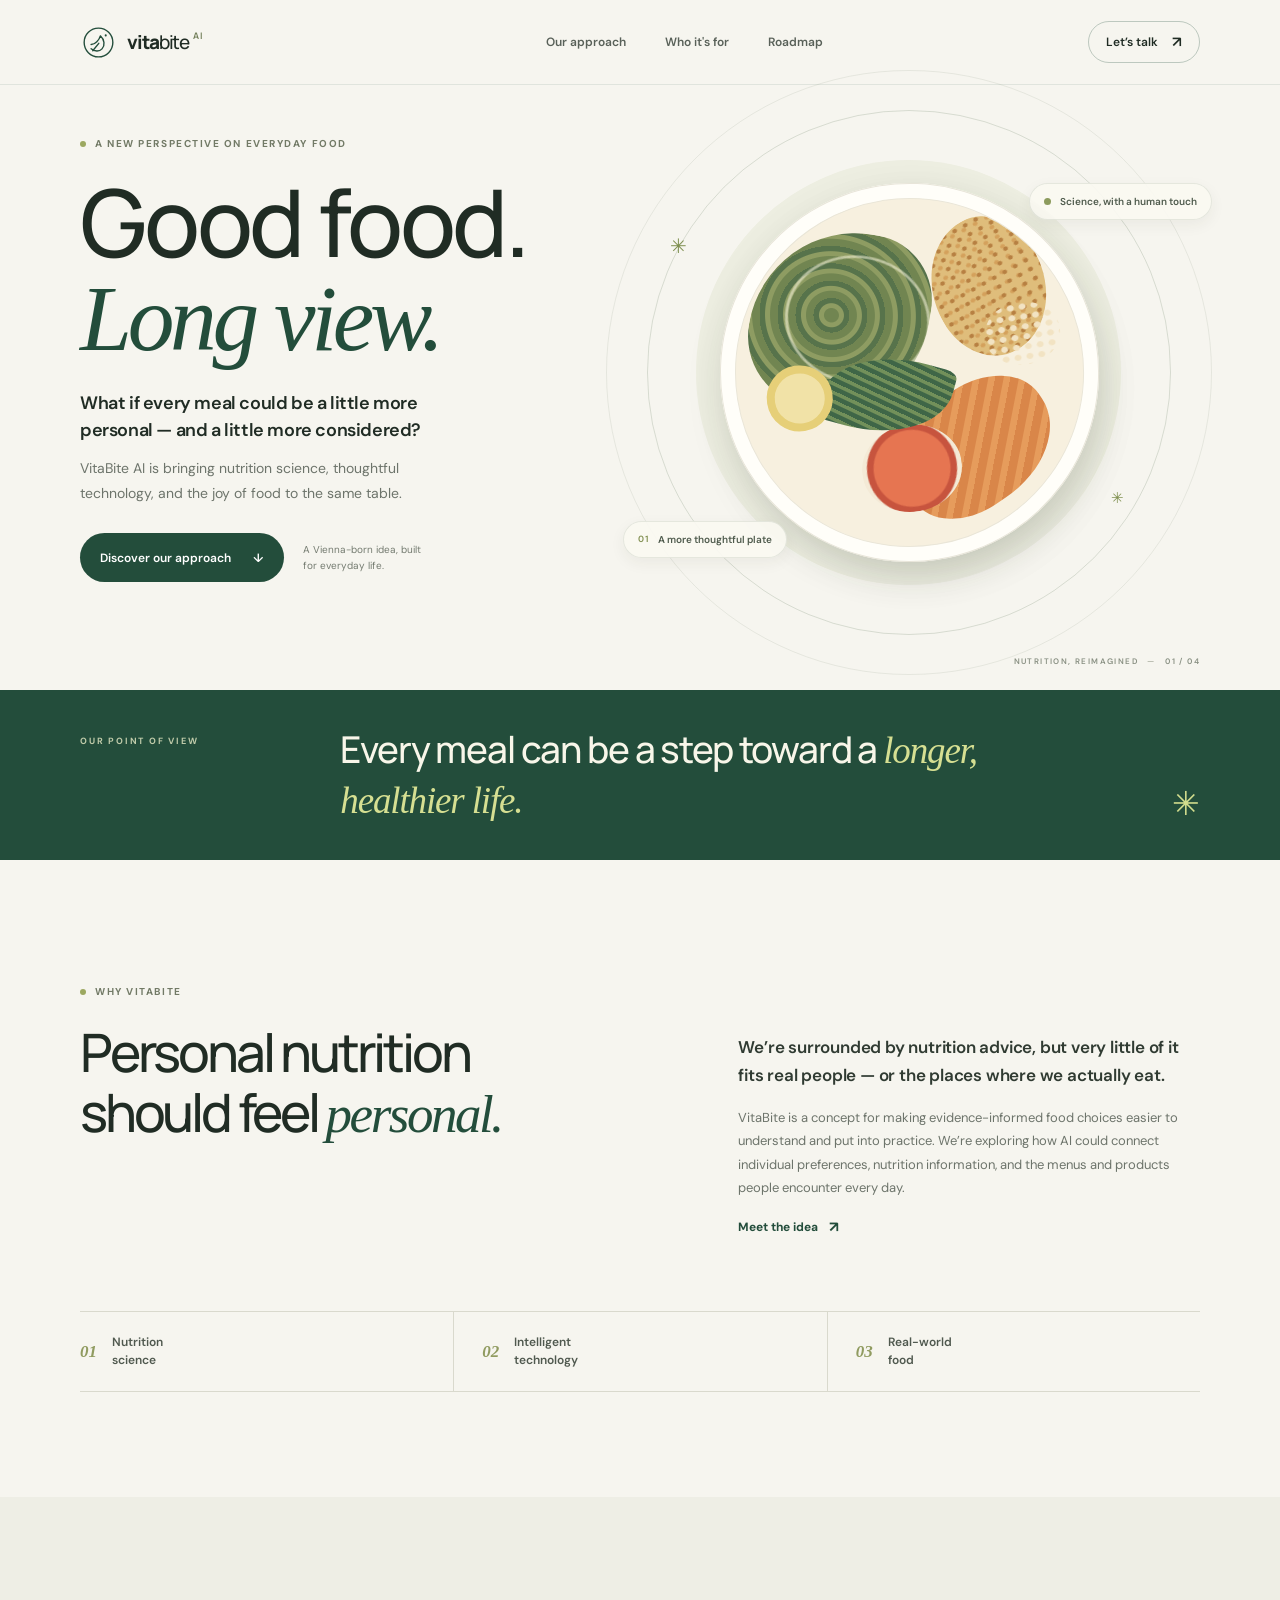
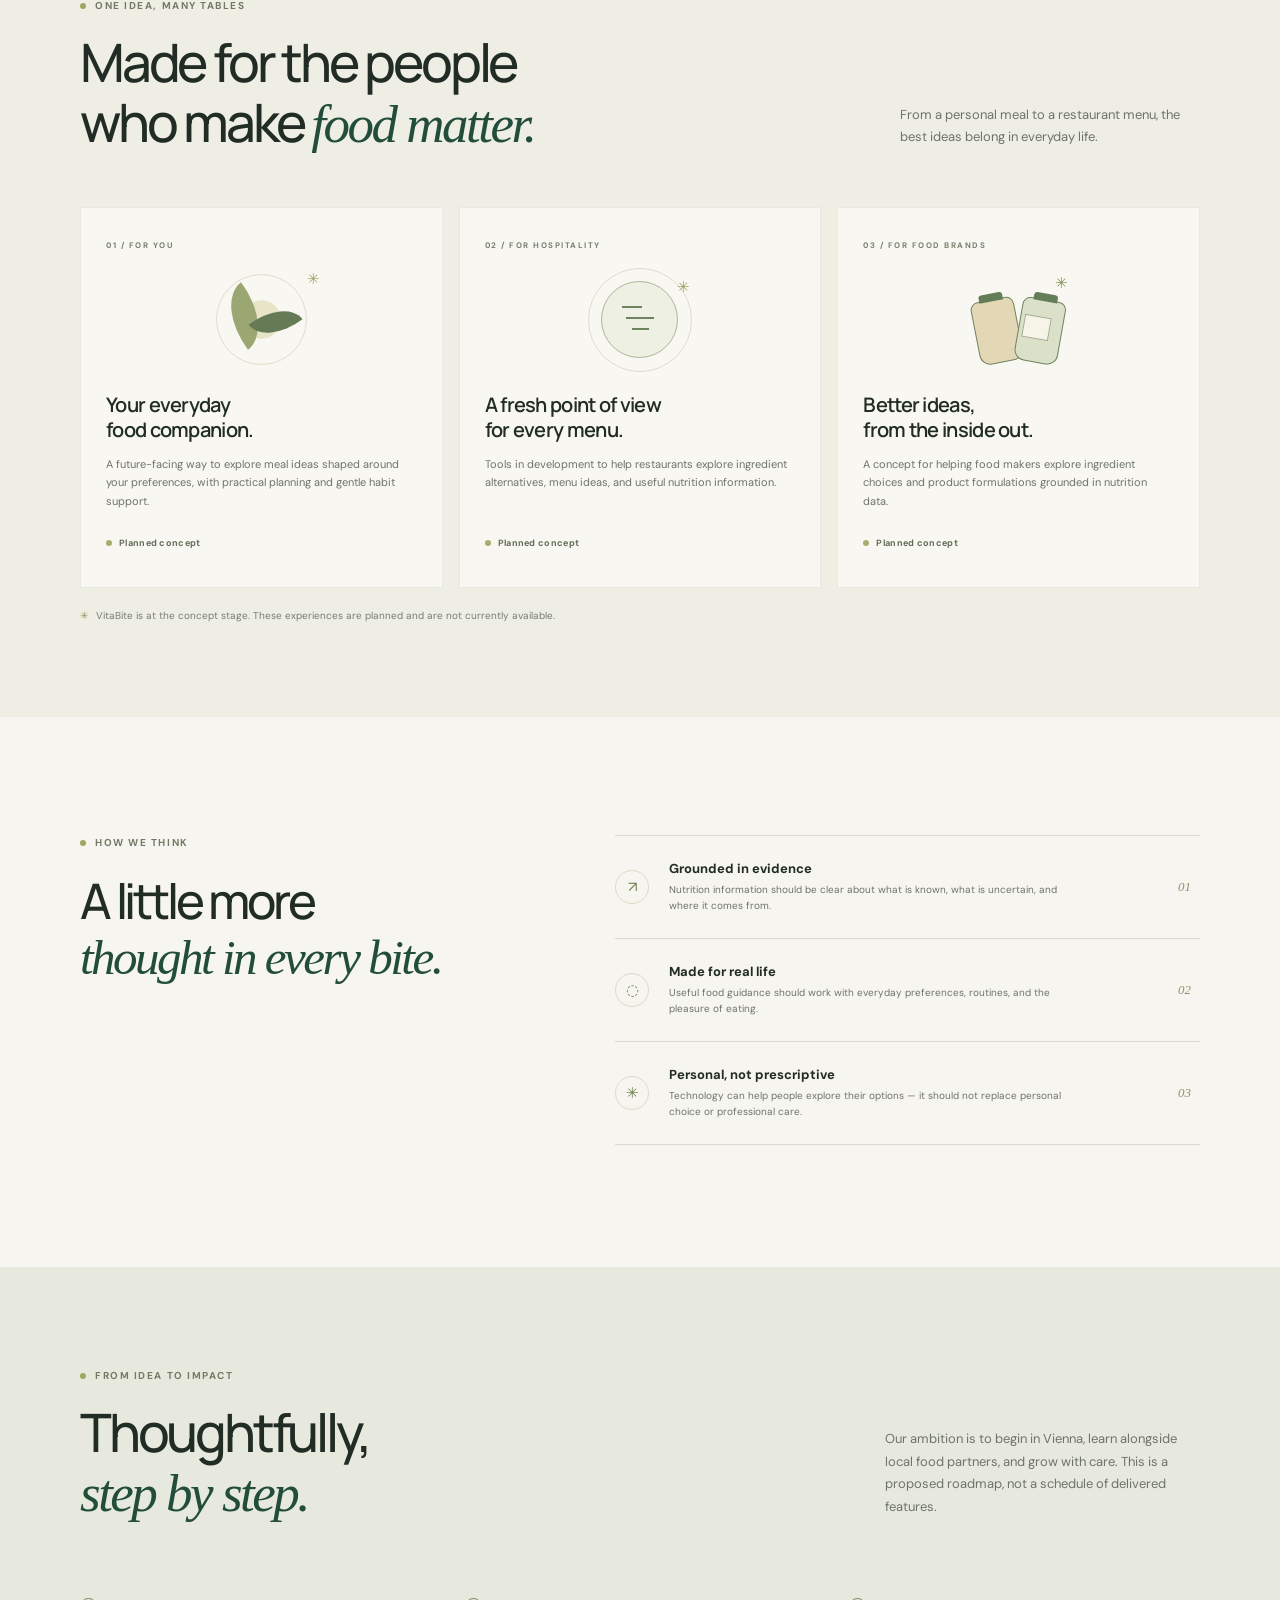
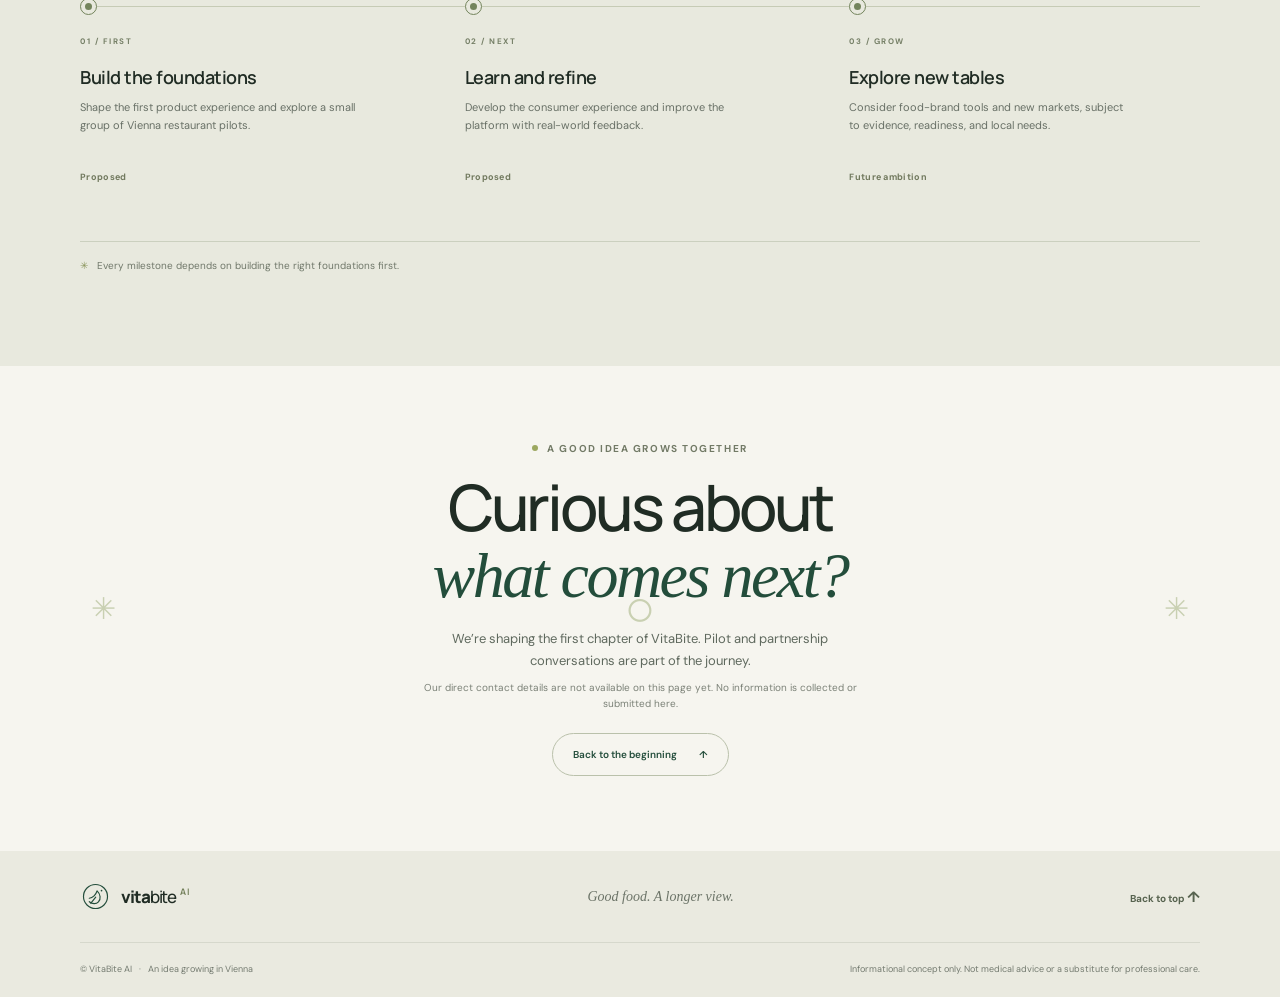
==== public/index.html @ 40fd1e1d "Build VitaBite project website Add the responsive static website, project implementation plans, and " ====
<!doctype html>
<html lang="en">
  <head>
    <meta charset="utf-8">
    <meta name="viewport" content="width=device-width, initial-scale=1">
    <meta name="theme-color" content="#f6f5ef">
    <meta
      name="description"
      content="VitaBite AI is exploring a more thoughtful connection between longevity science, nutrition, and the food we love."
    >
    <title>VitaBite AI — Good food, considered differently</title>
    <link rel="icon" href="./favicon.svg" type="image/svg+xml">
    <link rel="stylesheet" href="./styles.css">
  </head>
  <body>
    <a class="skip-link" href="#main">Skip to content</a>
    <header class="site-header">
      <div class="shell header-inner">
        <a class="brand" href="#top" aria-label="VitaBite AI home">
          <span class="brand-mark" aria-hidden="true">
            <svg viewBox="0 0 40 40" fill="none">
              <path d="M20 4.5c8.56 0 15.5 6.94 15.5 15.5S28.56 35.5 20 35.5 4.5 28.56 4.5 20 11.44 4.5 20 4.5Z" stroke="currentColor" stroke-width="1.5"/>
              <path d="M12 22.2c4.5-.3 8.7-4.7 10-9.4 4.5 4.2 5.3 10.2 1.8 14.1-2.9 3.2-8.1 3-11.8-.2m8.3-5.8-6.5 8" stroke="currentColor" stroke-width="1.5" stroke-linecap="round" stroke-linejoin="round"/>
              <circle cx="27.8" cy="12.3" r="1.1" fill="currentColor"/>
            </svg>
          </span>
          <span class="brand-name">vita<span>bite</span><small>AI</small></span>
        </a>
        <nav class="primary-nav" aria-label="Main navigation">
          <a href="#approach">Our approach</a>
          <a href="#for">Who it's for</a>
          <a href="#roadmap">Roadmap</a>
        </nav>
        <a class="header-cta" href="#contact">Let’s talk <span aria-hidden="true">↗</span></a>
      </div>
    </header>

    <main id="main">
      <section class="hero shell" id="top" aria-labelledby="hero-title">
        <div class="hero-copy">
          <p class="eyebrow"><span class="eyebrow-dot"></span> A new perspective on everyday food</p>
          <h1 id="hero-title">Good food.<br><em>Long view.</em></h1>
          <p class="hero-lede">What if every meal could be a little more personal — and a little more considered?</p>
          <p class="hero-description">VitaBite AI is bringing nutrition science, thoughtful technology, and the joy of food to the same table.</p>
          <div class="hero-actions">
            <a class="button button-dark" href="#approach">Discover our approach <span aria-hidden="true">↓</span></a>
            <span class="hero-note">A Vienna-born idea, built for everyday life.</span>
          </div>
        </div>
        <div class="hero-art" role="img" aria-label="Illustration of a colorful, balanced meal surrounded by fresh ingredients">
          <div class="art-orbit orbit-one"></div>
          <div class="art-orbit orbit-two"></div>
          <div class="art-caption caption-top"><span class="caption-dot dot-green"></span> Science, with a human touch</div>
          <div class="plate-shadow"></div>
          <div class="plate">
            <div class="plate-rim">
              <div class="food food-greens"></div>
              <div class="food food-grain"></div>
              <div class="food food-orange"></div>
              <div class="food food-tomato"></div>
              <div class="food food-herbs"></div>
              <div class="food food-seeds"></div>
              <div class="food food-lemon"></div>
            </div>
          </div>
          <div class="art-spark spark-one">✳</div>
          <div class="art-spark spark-two">✳</div>
          <div class="art-caption caption-bottom"><span class="caption-number">01</span> A more thoughtful plate</div>
        </div>
        <div class="hero-index" aria-hidden="true">NUTRITION, REIMAGINED <span>—</span> 01 / 04</div>
      </section>

      <section class="manifesto" aria-label="Our vision">
        <div class="shell manifesto-inner">
          <span class="manifesto-label">Our point of view</span>
          <p>Every meal can be a step toward a <em>longer, healthier life.</em></p>
          <span class="manifesto-flower" aria-hidden="true">✳</span>
        </div>
      </section>

      <section class="section approach-section shell" id="approach" aria-labelledby="approach-title">
        <div class="section-heading">
          <p class="eyebrow"><span class="eyebrow-dot"></span> Why VitaBite</p>
          <h2 id="approach-title">Personal nutrition<br>should feel <em>personal.</em></h2>
        </div>
        <div class="approach-copy">
          <p class="lead">We’re surrounded by nutrition advice, but very little of it fits real people — or the places where we actually eat.</p>
          <p>VitaBite is a concept for making evidence-informed food choices easier to understand and put into practice. We’re exploring how AI could connect individual preferences, nutrition information, and the menus and products people encounter every day.</p>
          <a class="text-link" href="#for">Meet the idea <span aria-hidden="true">↗</span></a>
        </div>
        <div class="approach-stats" aria-label="VitaBite's three areas of focus">
          <div><span class="stat-index">01</span><span>Nutrition<br>science</span></div>
          <div><span class="stat-index">02</span><span>Intelligent<br>technology</span></div>
          <div><span class="stat-index">03</span><span>Real-world<br>food</span></div>
        </div>
      </section>

      <section class="audience-section" id="for" aria-labelledby="audience-title">
        <div class="shell">
          <div class="audience-heading">
            <div>
              <p class="eyebrow"><span class="eyebrow-dot"></span> One idea, many tables</p>
              <h2 id="audience-title">Made for the people<br>who make <em>food matter.</em></h2>
            </div>
            <p>From a personal meal to a restaurant menu, the best ideas belong in everyday life.</p>
          </div>
          <div class="audience-grid">
            <article class="audience-card card-consumer">
              <span class="card-number">01 / FOR YOU</span>
              <div class="card-illustration illustration-personal" aria-hidden="true">
                <span class="illustration-sun"></span><span class="illustration-leaf leaf-a"></span><span class="illustration-leaf leaf-b"></span><span class="illustration-seed">✳</span>
              </div>
              <h3>Your everyday<br>food companion.</h3>
              <p>A future-facing way to explore meal ideas shaped around your preferences, with practical planning and gentle habit support.</p>
              <span class="card-status"><span></span> Planned concept</span>
            </article>
            <article class="audience-card card-hospitality">
              <span class="card-number">02 / FOR HOSPITALITY</span>
              <div class="card-illustration illustration-hospitality" aria-hidden="true">
                <span class="menu-circle"></span><span class="menu-line line-a"></span><span class="menu-line line-b"></span><span class="menu-line line-c"></span><span class="menu-spark">✳</span>
              </div>
              <h3>A fresh point of view<br>for every menu.</h3>
              <p>Tools in development to help restaurants explore ingredient alternatives, menu ideas, and useful nutrition information.</p>
              <span class="card-status"><span></span> Planned concept</span>
            </article>
            <article class="audience-card card-brands">
              <span class="card-number">03 / FOR FOOD BRANDS</span>
              <div class="card-illustration illustration-brands" aria-hidden="true">
                <span class="jar jar-back"></span><span class="jar jar-front"></span><span class="jar-label"></span><span class="brand-spark">✳</span>
              </div>
              <h3>Better ideas,<br>from the inside out.</h3>
              <p>A concept for helping food makers explore ingredient choices and product formulations grounded in nutrition data.</p>
              <span class="card-status"><span></span> Planned concept</span>
            </article>
          </div>
          <p class="audience-footnote"><span aria-hidden="true">✳</span> VitaBite is at the concept stage. These experiences are planned and are not currently available.</p>
        </div>
      </section>

      <section class="principles-section shell" aria-labelledby="principles-title">
        <div class="principles-intro">
          <p class="eyebrow"><span class="eyebrow-dot"></span> How we think</p>
          <h2 id="principles-title">A little more<br><em>thought in every bite.</em></h2>
        </div>
        <div class="principle-list">
          <article class="principle">
            <span class="principle-icon" aria-hidden="true">↗</span>
            <div><h3>Grounded in evidence</h3><p>Nutrition information should be clear about what is known, what is uncertain, and where it comes from.</p></div>
            <span class="principle-index">01</span>
          </article>
          <article class="principle">
            <span class="principle-icon" aria-hidden="true">◌</span>
            <div><h3>Made for real life</h3><p>Useful food guidance should work with everyday preferences, routines, and the pleasure of eating.</p></div>
            <span class="principle-index">02</span>
          </article>
          <article class="principle">
            <span class="principle-icon" aria-hidden="true">✳</span>
            <div><h3>Personal, not prescriptive</h3><p>Technology can help people explore their options — it should not replace personal choice or professional care.</p></div>
            <span class="principle-index">03</span>
          </article>
        </div>
      </section>

      <section class="roadmap-section" id="roadmap" aria-labelledby="roadmap-title">
        <div class="shell">
          <div class="roadmap-heading">
            <div>
              <p class="eyebrow"><span class="eyebrow-dot"></span> From idea to impact</p>
              <h2 id="roadmap-title">Thoughtfully,<br><em>step by step.</em></h2>
            </div>
            <p>Our ambition is to begin in Vienna, learn alongside local food partners, and grow with care. This is a proposed roadmap, not a schedule of delivered features.</p>
          </div>
          <ol class="roadmap">
            <li class="roadmap-item">
              <span class="roadmap-marker" aria-hidden="true"></span>
              <span class="roadmap-phase">01 / FIRST</span>
              <h3>Build the foundations</h3>
              <p>Shape the first product experience and explore a small group of Vienna restaurant pilots.</p>
              <span class="roadmap-status">Proposed</span>
            </li>
            <li class="roadmap-item">
              <span class="roadmap-marker" aria-hidden="true"></span>
              <span class="roadmap-phase">02 / NEXT</span>
              <h3>Learn and refine</h3>
              <p>Develop the consumer experience and improve the platform with real-world feedback.</p>
              <span class="roadmap-status">Proposed</span>
            </li>
            <li class="roadmap-item">
              <span class="roadmap-marker" aria-hidden="true"></span>
              <span class="roadmap-phase">03 / GROW</span>
              <h3>Explore new tables</h3>
              <p>Consider food-brand tools and new markets, subject to evidence, readiness, and local needs.</p>
              <span class="roadmap-status">Future ambition</span>
            </li>
          </ol>
          <div class="roadmap-note"><span aria-hidden="true">✳</span> Every milestone depends on building the right foundations first.</div>
        </div>
      </section>

      <section class="contact-section shell" id="contact" aria-labelledby="contact-title">
        <div class="contact-decoration" aria-hidden="true"><span>✳</span><span>○</span><span>✳</span></div>
        <p class="eyebrow"><span class="eyebrow-dot"></span> A good idea grows together</p>
        <h2 id="contact-title">Curious about<br><em>what comes next?</em></h2>
        <p class="contact-copy">We’re shaping the first chapter of VitaBite. Pilot and partnership conversations are part of the journey.</p>
        <p class="contact-note">Our direct contact details are not available on this page yet. No information is collected or submitted here.</p>
        <a class="button button-light" href="#top">Back to the beginning <span aria-hidden="true">↑</span></a>
      </section>
    </main>

    <footer class="site-footer">
      <div class="shell footer-main">
        <a class="brand footer-brand" href="#top" aria-label="VitaBite AI, back to top">
          <span class="brand-mark" aria-hidden="true">
            <svg viewBox="0 0 40 40" fill="none">
              <path d="M20 4.5c8.56 0 15.5 6.94 15.5 15.5S28.56 35.5 20 35.5 4.5 28.56 4.5 20 11.44 4.5 20 4.5Z" stroke="currentColor" stroke-width="1.5"/>
              <path d="M12 22.2c4.5-.3 8.7-4.7 10-9.4 4.5 4.2 5.3 10.2 1.8 14.1-2.9 3.2-8.1 3-11.8-.2m8.3-5.8-6.5 8" stroke="currentColor" stroke-width="1.5" stroke-linecap="round" stroke-linejoin="round"/>
              <circle cx="27.8" cy="12.3" r="1.1" fill="currentColor"/>
            </svg>
          </span>
          <span class="brand-name">vita<span>bite</span><small>AI</small></span>
        </a>
        <p>Good food. A longer view.</p>
        <a class="footer-top" href="#top">Back to top <span aria-hidden="true">↑</span></a>
      </div>
      <div class="shell footer-bottom">
        <p>© VitaBite AI <span aria-hidden="true">·</span> An idea growing in Vienna</p>
        <p class="disclaimer">Informational concept only. Not medical advice or a substitute for professional care.</p>
      </div>
    </footer>
  </body>
</html>
---- public/styles.css ----
@import url("https://fonts.googleapis.com/css2?family=DM+Sans:wght@400;500;600;700&family=Manrope:wght@400;500;600;700;800&display=swap");

:root {
  color-scheme: light;
  --paper: #f6f5ef;
  --paper-deep: #eeede3;
  --ink: #202c24;
  --forest: #234d3b;
  --forest-dark: #1d3f31;
  --moss: #74805b;
  --lime: #d6df92;
  --muted: #6d746b;
  --line: #d9d9cd;
  --serif: Georgia, "Times New Roman", serif;
  --sans: "DM Sans", "Avenir Next", Avenir, sans-serif;
  --display: "Manrope", "Avenir Next", Avenir, sans-serif;
}

* {
  box-sizing: border-box;
}

html {
  scroll-behavior: smooth;
  scroll-padding-top: 90px;
}

body {
  margin: 0;
  background: var(--paper);
  color: var(--ink);
  font-family: var(--sans);
  font-size: 15px;
  -webkit-font-smoothing: antialiased;
}

a {
  color: inherit;
  text-decoration: none;
}

a:focus-visible {
  outline: 2px solid #9b6a26;
  outline-offset: 5px;
}

.shell {
  width: min(1120px, calc(100% - 96px));
  margin-inline: auto;
}

.skip-link {
  position: absolute;
  z-index: 10;
  top: 12px;
  left: 12px;
  padding: 12px 16px;
  transform: translateY(-160%);
  background: var(--forest-dark);
  color: #fff;
}

.skip-link:focus {
  transform: translateY(0);
}

.site-header {
  position: relative;
  z-index: 2;
  border-bottom: 1px solid rgba(35, 77, 59, 0.1);
}

.header-inner {
  display: flex;
  height: 84px;
  align-items: center;
  justify-content: space-between;
}

.brand {
  display: inline-flex;
  align-items: center;
  gap: 10px;
  flex-shrink: 0;
}

.brand-mark {
  display: grid;
  width: 37px;
  height: 37px;
  color: var(--forest);
  place-items: center;
}

.brand-mark svg {
  width: 100%;
}

.brand-name {
  font-family: var(--display);
  font-size: 19px;
  font-weight: 800;
  letter-spacing: -1.1px;
}

.brand-name > span {
  font-weight: 500;
}

.brand-name small {
  margin-left: 4px;
  color: var(--moss);
  font-size: 9px;
  font-weight: 700;
  letter-spacing: 1px;
  vertical-align: top;
}

.primary-nav {
  display: flex;
  align-items: center;
  gap: 39px;
  margin-left: 76px;
}

.primary-nav a,
.header-cta {
  font-size: 12px;
  font-weight: 600;
  transition: color 160ms ease;
}

.primary-nav a {
  color: #596159;
}

.primary-nav a:hover,
.header-cta:hover,
.footer-top:hover {
  color: #87954f;
}

.header-cta {
  display: inline-flex;
  min-height: 42px;
  align-items: center;
  gap: 14px;
  padding: 0 17px;
  border: 1px solid rgba(35, 77, 59, 0.27);
  border-radius: 99px;
}

.header-cta span,
.text-link span,
.footer-top span {
  font-size: 15px;
}

.hero {
  position: relative;
  display: grid;
  min-height: 605px;
  grid-template-columns: 0.96fr 1.04fr;
  align-items: center;
  padding-top: 26px;
  padding-bottom: 56px;
}

.hero-copy {
  position: relative;
  z-index: 1;
  padding-bottom: 27px;
}

.eyebrow {
  display: flex;
  align-items: center;
  gap: 9px;
  margin: 0 0 24px;
  color: #727a66;
  font-size: 10px;
  font-weight: 700;
  letter-spacing: 1.55px;
  line-height: 1.5;
  text-transform: uppercase;
}

.eyebrow-dot {
  width: 6px;
  height: 6px;
  flex: 0 0 6px;
  border-radius: 50%;
  background: #9ca860;
}

h1,
h2,
h3,
p {
  margin-top: 0;
}

h1,
h2 {
  font-family: var(--display);
  font-weight: 500;
  letter-spacing: -3.2px;
}

h1 {
  margin-bottom: 25px;
  font-size: clamp(64px, 7.3vw, 94px);
  line-height: 0.99;
}

h1 em,
h2 em {
  color: var(--forest);
  font-family: var(--serif);
  font-weight: 400;
  letter-spacing: -4.3px;
}

.hero-lede {
  max-width: 395px;
  margin-bottom: 12px;
  font-size: 18px;
  font-weight: 600;
  letter-spacing: -0.4px;
  line-height: 1.5;
}

.hero-description {
  max-width: 380px;
  margin-bottom: 28px;
  color: var(--muted);
  font-size: 14px;
  line-height: 1.75;
}

.hero-actions {
  display: flex;
  align-items: center;
  gap: 19px;
}

.button {
  display: inline-flex;
  min-height: 49px;
  align-items: center;
  justify-content: center;
  gap: 22px;
  padding: 0 20px;
  border-radius: 99px;
  font-size: 12px;
  font-weight: 600;
  transition: transform 160ms ease, background 160ms ease;
}

.button:hover {
  transform: translateY(-2px);
}

.button-dark {
  background: var(--forest);
  color: #fff;
}

.button-dark:hover {
  background: var(--forest-dark);
}

.hero-note {
  max-width: 125px;
  color: #747b70;
  font-size: 10px;
  line-height: 1.55;
}

.hero-art {
  position: relative;
  display: grid;
  width: 100%;
  min-height: 500px;
  place-items: center;
  isolation: isolate;
}

.hero-art::before {
  position: absolute;
  z-index: -2;
  width: min(83%, 425px);
  aspect-ratio: 1;
  border-radius: 50%;
  background: #edeee1;
  content: "";
}

.art-orbit {
  position: absolute;
  z-index: -1;
  width: 90%;
  aspect-ratio: 1;
  border: 1px solid rgba(76, 102, 70, 0.18);
  border-radius: 50%;
}

.orbit-two {
  width: 104%;
  border-color: rgba(76, 102, 70, 0.1);
}

.plate-shadow {
  position: absolute;
  width: 62%;
  aspect-ratio: 1;
  transform: translate(8px, 16px);
  border-radius: 50%;
  background: rgba(42, 46, 29, 0.13);
  filter: blur(19px);
}

.plate {
  display: grid;
  width: 65%;
  aspect-ratio: 1;
  padding: 15px;
  border-radius: 50%;
  background: #fffef9;
  box-shadow: 0 15px 38px rgba(44, 50, 36, 0.1), inset 0 0 0 1px #e8e5d9;
  place-items: center;
  transform: rotate(-9deg);
}

.plate-rim {
  position: relative;
  width: 100%;
  height: 100%;
  overflow: hidden;
  border: 1px solid #eae6d8;
  border-radius: 50%;
  background: #f7f0df;
}

.food {
  position: absolute;
  border-radius: 50%;
}

.food-greens {
  top: 6%;
  left: 7%;
  width: 51%;
  height: 52%;
  transform: rotate(19deg);
  border-radius: 61% 37% 57% 40%;
  background:
    radial-gradient(ellipse at 60% 48%, transparent 0 46%, rgba(248, 245, 220, 0.56) 47% 48%, transparent 49%),
    repeating-radial-gradient(ellipse at 45% 48%, #718551 0 7px, #8e9c62 8px 12px, #57734b 13px 18px);
}

.food-grain {
  top: 9%;
  right: 7%;
  width: 33%;
  height: 40%;
  transform: rotate(-20deg);
  border-radius: 57% 43% 56% 44%;
  background:
    radial-gradient(ellipse, #b78042 0 2px, transparent 3px) 0 0 / 12px 10px,
    radial-gradient(ellipse, #d4a15c 0 2px, transparent 3px) 4px 3px / 13px 11px,
    #dfbd7b;
}

.food-orange {
  right: 11%;
  bottom: 9%;
  width: 47%;
  height: 34%;
  transform: rotate(-25deg);
  border-radius: 60% 45% 55% 42%;
  background: repeating-linear-gradient(135deg, #d98649 0 8px, #e69c5c 9px 15px);
}

.food-tomato {
  right: 39%;
  bottom: 10%;
  width: 29%;
  height: 25%;
  background:
    radial-gradient(circle at 50% 50%, #e67551 0 57%, #c7543e 59% 67%, transparent 69%),
    #f4ead6;
}

.food-herbs {
  top: 44%;
  left: 24%;
  width: 37%;
  height: 23%;
  transform: rotate(24deg);
  border-radius: 75% 10%;
  background: repeating-linear-gradient(10deg, #3f6647 0 4px, #72905a 5px 8px);
}

.food-seeds {
  top: 35%;
  right: 5%;
  width: 22%;
  height: 18%;
  background: radial-gradient(ellipse, #f2e3c3 0 3px, transparent 4px) 0 0 / 12px 10px;
}

.food-lemon {
  top: 43%;
  left: 8%;
  width: 19%;
  height: 19%;
  border: 8px solid #e6cf78;
  background: #f1e2a7;
}

.art-caption {
  position: absolute;
  display: inline-flex;
  align-items: center;
  gap: 9px;
  padding: 11px 14px;
  border: 1px solid rgba(41, 70, 48, 0.1);
  border-radius: 99px;
  background: rgba(250, 249, 241, 0.92);
  color: #4f5b4d;
  font-size: 10px;
  font-weight: 600;
  box-shadow: 0 5px 15px rgba(48, 58, 41, 0.06);
}

.caption-top {
  top: 12%;
  right: -2%;
}

.caption-bottom {
  bottom: 13%;
  left: 1%;
}

.caption-dot {
  width: 7px;
  height: 7px;
  border-radius: 50%;
}

.dot-green {
  background: #8c9b5d;
}

.caption-number {
  color: #829052;
  font-size: 9px;
  letter-spacing: 1px;
}

.art-spark {
  position: absolute;
  color: #7e8f4e;
  font-size: 20px;
}

.spark-one {
  top: 22%;
  left: 9%;
}

.spark-two {
  right: 13%;
  bottom: 23%;
  font-size: 15px;
}

.hero-index {
  position: absolute;
  right: 0;
  bottom: 24px;
  color: #899083;
  font-size: 8px;
  font-weight: 600;
  letter-spacing: 1.4px;
}

.hero-index span {
  margin-inline: 6px;
  color: #b0b3a5;
}

.manifesto {
  overflow: hidden;
  background: var(--forest);
  color: #f8f6e9;
}

.manifesto-inner {
  position: relative;
  display: flex;
  min-height: 165px;
  align-items: center;
  justify-content: space-between;
  gap: 28px;
  padding-block: 35px;
}

.manifesto-label {
  align-self: flex-start;
  padding-top: 10px;
  color: #c0cbaa;
  font-size: 9px;
  font-weight: 700;
  letter-spacing: 1.8px;
  text-transform: uppercase;
}

.manifesto p {
  max-width: 690px;
  margin: 0 auto;
  font-family: var(--display);
  font-size: clamp(22px, 3.1vw, 37px);
  font-weight: 500;
  letter-spacing: -1.15px;
  line-height: 1.33;
}

.manifesto p em {
  color: var(--lime);
  font-family: var(--serif);
  font-weight: 400;
}

.manifesto-flower {
  align-self: flex-end;
  color: #d1dc8d;
  font-size: 33px;
}

.section {
  display: grid;
  grid-template-columns: 1fr 0.9fr;
  column-gap: 13%;
}

.approach-section {
  padding-top: 124px;
  padding-bottom: 105px;
}

.section-heading h2,
.audience-heading h2,
.principles-intro h2,
.roadmap-heading h2,
.contact-section h2 {
  margin-bottom: 0;
  font-size: clamp(39px, 4.3vw, 53px);
  line-height: 1.12;
}

.section-heading h2 em,
.audience-heading h2 em,
.principles-intro h2 em,
.roadmap-heading h2 em,
.contact-section h2 em {
  letter-spacing: -2.5px;
}

.approach-copy {
  padding-top: 50px;
}

.approach-copy p {
  color: var(--muted);
  font-size: 13px;
  line-height: 1.8;
}

.approach-copy .lead {
  margin-bottom: 17px;
  color: #303b32;
  font-size: 17px;
  font-weight: 600;
  letter-spacing: -0.2px;
  line-height: 1.6;
}

.text-link {
  display: inline-flex;
  align-items: center;
  gap: 11px;
  margin-top: 5px;
  color: var(--forest);
  font-size: 12px;
  font-weight: 700;
}

.approach-stats {
  display: grid;
  grid-column: 1 / -1;
  grid-template-columns: repeat(3, 1fr);
  margin-top: 74px;
  border-top: 1px solid var(--line);
}

.approach-stats > div {
  display: flex;
  min-height: 80px;
  align-items: center;
  gap: 15px;
  border-bottom: 1px solid var(--line);
  color: #50594f;
  font-size: 12px;
  font-weight: 600;
  line-height: 1.45;
}

.approach-stats > div + div {
  padding-left: 28px;
  border-left: 1px solid var(--line);
}

.stat-index {
  color: #909b60;
  font-family: var(--serif);
  font-size: 17px;
  font-style: italic;
}

.audience-section {
  padding-block: 101px 93px;
  background: #eeeee5;
}

.audience-heading,
.roadmap-heading {
  display: flex;
  align-items: flex-end;
  justify-content: space-between;
  gap: 50px;
}

.audience-heading .eyebrow,
.roadmap-heading .eyebrow {
  margin-bottom: 20px;
}

.audience-heading > p,
.roadmap-heading > p {
  max-width: 300px;
  margin-bottom: 5px;
  color: var(--muted);
  font-size: 13px;
  line-height: 1.75;
}

.audience-grid {
  display: grid;
  grid-template-columns: repeat(3, 1fr);
  gap: 16px;
  margin-top: 53px;
}

.audience-card {
  position: relative;
  min-height: 381px;
  padding: 25px 25px 23px;
  overflow: hidden;
  border: 1px solid rgba(35, 77, 59, 0.08);
  background: #f8f7f1;
}

.card-number {
  color: #777f6d;
  font-size: 8px;
  font-weight: 700;
  letter-spacing: 1.5px;
}

.card-illustration {
  position: relative;
  display: grid;
  height: 123px;
  margin-block: 5px 12px;
  place-items: center;
}

.illustration-sun {
  width: 91px;
  height: 91px;
  border: 1px solid #dedfca;
  border-radius: 50%;
  background: radial-gradient(circle, #e7e4c8 0 30%, transparent 31%);
}

.illustration-leaf {
  position: absolute;
  width: 35px;
  height: 58px;
  border-radius: 100% 0 100% 0;
  background: #9ba773;
}

.leaf-a {
  transform: translate(-17px, -4px) rotate(-37deg);
}

.leaf-b {
  transform: translate(14px, 2px) rotate(53deg) scale(0.8);
  background: #647b55;
}

.illustration-seed {
  position: absolute;
  top: 11px;
  right: 31%;
  color: #a2a86d;
  font-size: 15px;
}

.illustration-hospitality::before {
  position: absolute;
  width: 102px;
  height: 102px;
  border: 1px solid #dbddcc;
  border-radius: 50%;
  content: "";
}

.menu-circle {
  width: 77px;
  height: 77px;
  border: 1px solid #aeb695;
  border-radius: 50%;
  background: #eff0e4;
}

.menu-line {
  position: absolute;
  left: calc(50% - 14px);
  width: 28px;
  height: 2px;
  background: #708360;
}

.line-a {
  top: 48px;
  width: 20px;
  transform: translateX(-4px);
}

.line-b {
  top: 59px;
}

.line-c {
  top: 70px;
  width: 17px;
  transform: translateX(6px);
}

.menu-spark {
  position: absolute;
  top: 19px;
  right: 34%;
  color: #9ca563;
}

.jar {
  position: absolute;
  bottom: 18px;
  width: 44px;
  height: 64px;
  border: 1px solid #6f8360;
  border-radius: 8px 8px 11px 11px;
  background: #dbe1c9;
}

.jar::before {
  position: absolute;
  top: -7px;
  left: 9px;
  width: 24px;
  height: 8px;
  border-radius: 3px 3px 0 0;
  background: #637d59;
  content: "";
}

.jar-back {
  left: calc(50% - 44px);
  transform: rotate(-11deg);
  background: #e4d7b6;
}

.jar-front {
  z-index: 1;
  left: calc(50% - 1px);
  transform: rotate(10deg);
}

.jar-label {
  position: absolute;
  top: 58px;
  left: calc(50% + 4px);
  z-index: 2;
  width: 27px;
  height: 23px;
  border: 1px solid #a6ab8f;
  background: #f6f4e8;
  transform: rotate(10deg);
}

.brand-spark {
  position: absolute;
  top: 15px;
  right: 34%;
  color: #879552;
}

.audience-card h3 {
  margin-bottom: 12px;
  font-family: var(--display);
  font-size: 20px;
  font-weight: 600;
  letter-spacing: -0.7px;
  line-height: 1.24;
}

.audience-card > p {
  min-height: 62px;
  margin-bottom: 14px;
  color: var(--muted);
  font-size: 11px;
  line-height: 1.7;
}

.card-status {
  display: inline-flex;
  align-items: center;
  gap: 7px;
  color: #626c59;
  font-size: 9px;
  font-weight: 700;
  letter-spacing: 0.3px;
}

.card-status > span {
  width: 6px;
  height: 6px;
  border-radius: 50%;
  background: #a6ad71;
}

.audience-footnote {
  margin: 20px 0 0;
  color: #777d70;
  font-size: 10px;
  line-height: 1.6;
}

.audience-footnote span {
  margin-right: 5px;
  color: #8c9857;
}

.principles-section {
  display: grid;
  grid-template-columns: 0.8fr 1.2fr;
  gap: 13%;
  padding-block: 118px 122px;
}

.principles-intro h2 {
  font-size: clamp(37px, 4vw, 49px);
}

.principle-list {
  border-top: 1px solid var(--line);
}

.principle {
  display: grid;
  min-height: 103px;
  grid-template-columns: 38px 1fr 22px;
  align-items: center;
  gap: 16px;
  border-bottom: 1px solid var(--line);
}

.principle-icon {
  display: grid;
  width: 34px;
  height: 34px;
  border: 1px solid #d9ddca;
  border-radius: 50%;
  color: #728354;
  font-size: 15px;
  place-items: center;
}

.principle h3 {
  margin-bottom: 5px;
  font-size: 13px;
  font-weight: 700;
}

.principle p {
  max-width: 395px;
  margin: 0;
  color: var(--muted);
  font-size: 10px;
  line-height: 1.65;
}

.principle-index {
  color: #8c946e;
  font-family: var(--serif);
  font-size: 13px;
  font-style: italic;
}

.roadmap-section {
  padding-block: 101px 94px;
  background: #e8e9de;
}

.roadmap-heading > p {
  max-width: 315px;
}

.roadmap {
  position: relative;
  display: grid;
  grid-template-columns: repeat(3, 1fr);
  gap: 34px;
  margin: 74px 0 0;
  padding: 0;
  list-style: none;
}

.roadmap::before {
  position: absolute;
  top: 8px;
  right: 0;
  left: 0;
  height: 1px;
  background: #c6cbb5;
  content: "";
}

.roadmap-item {
  position: relative;
  padding-top: 31px;
}

.roadmap-marker {
  position: absolute;
  top: 0;
  left: 0;
  width: 17px;
  height: 17px;
  border: 1px solid #73845c;
  border-radius: 50%;
  background: #e8e9de;
}

.roadmap-marker::after {
  position: absolute;
  inset: 4px;
  border-radius: 50%;
  background: #73845c;
  content: "";
}

.roadmap-phase {
  color: #757f66;
  font-size: 8px;
  font-weight: 700;
  letter-spacing: 1.5px;
}

.roadmap-item h3 {
  margin: 16px 0 9px;
  font-family: var(--display);
  font-size: 18px;
  font-weight: 600;
  letter-spacing: -0.5px;
}

.roadmap-item p {
  max-width: 275px;
  min-height: 54px;
  margin-bottom: 13px;
  color: #687066;
  font-size: 11px;
  line-height: 1.7;
}

.roadmap-status {
  color: #71795e;
  font-size: 9px;
  font-weight: 700;
  letter-spacing: 0.3px;
}

.roadmap-note {
  display: flex;
  align-items: center;
  gap: 9px;
  margin-top: 56px;
  padding-top: 17px;
  border-top: 1px solid #cbd0bf;
  color: #70786a;
  font-size: 10px;
}

.roadmap-note span {
  color: #89945b;
}

.contact-section {
  position: relative;
  display: flex;
  min-height: 432px;
  flex-direction: column;
  align-items: center;
  justify-content: center;
  padding-block: 75px;
  text-align: center;
}

.contact-section .eyebrow {
  justify-content: center;
  margin-bottom: 18px;
}

.contact-section h2 {
  font-size: clamp(43px, 5.3vw, 64px);
  line-height: 1.04;
}

.contact-copy {
  max-width: 420px;
  margin: 18px 0 8px;
  color: #5f695e;
  font-size: 13px;
  line-height: 1.7;
}

.contact-note {
  max-width: 440px;
  margin-bottom: 21px;
  color: #7b8177;
  font-size: 10px;
  line-height: 1.6;
}

.button-light {
  min-height: 43px;
  border: 1px solid #bac1ab;
  color: var(--forest);
  font-size: 10px;
}

.button-light:hover {
  background: #ebece1;
}

.contact-decoration {
  position: absolute;
  top: 50%;
  right: 1%;
  left: 1%;
  z-index: -1;
  display: flex;
  align-items: center;
  justify-content: space-between;
  color: #c9d0b2;
  font-size: 30px;
  transform: translateY(-50%);
}

.contact-decoration span:nth-child(2) {
  font-size: 52px;
}

.site-footer {
  background: #eaeae0;
}

.footer-main {
  display: flex;
  min-height: 92px;
  align-items: center;
  justify-content: space-between;
  border-bottom: 1px solid #d6d8cc;
}

.footer-brand .brand-mark {
  width: 31px;
  height: 31px;
}

.footer-brand .brand-name {
  font-size: 17px;
}

.footer-main > p {
  margin: 0;
  color: #6c7468;
  font-family: var(--serif);
  font-size: 14px;
  font-style: italic;
}

.footer-top {
  color: #57634f;
  font-size: 10px;
  font-weight: 700;
}

.footer-bottom {
  display: flex;
  min-height: 54px;
  align-items: center;
  justify-content: space-between;
  gap: 20px;
}

.footer-bottom p {
  margin: 0;
  color: #747b70;
  font-size: 9px;
  line-height: 1.5;
}

.footer-bottom p:first-child span {
  padding-inline: 5px;
}

@media (min-width: 1440px) {
  .hero {
    min-height: 660px;
  }
}

@media (max-width: 900px) {
  .shell {
    width: min(100% - 64px, 720px);
  }

  .primary-nav {
    gap: 21px;
    margin-left: 0;
  }

  .hero {
    min-height: 545px;
    grid-template-columns: 1.02fr 0.98fr;
  }

  .hero-art {
    min-height: 405px;
  }

  .caption-top {
    right: -6%;
  }

  .section {
    column-gap: 8%;
  }

  .audience-card {
    padding-inline: 19px;
  }

  .principles-section {
    gap: 8%;
  }
}

@media (max-width: 680px) {
  html {
    scroll-padding-top: 20px;
  }

  .shell {
    width: calc(100% - 40px);
  }

  .header-inner {
    height: auto;
    min-height: 74px;
    flex-wrap: wrap;
    row-gap: 12px;
    padding-block: 13px;
  }

  .brand-mark {
    width: 33px;
    height: 33px;
  }

  .brand-name {
    font-size: 18px;
  }

  .header-cta {
    min-height: 36px;
    padding-inline: 13px;
    font-size: 10px;
  }

  .primary-nav {
    order: 3;
    width: 100%;
    justify-content: space-between;
    gap: 14px;
    padding: 5px 0 1px;
  }

  .primary-nav a {
    font-size: 10px;
  }

  .hero {
    min-height: 0;
    grid-template-columns: 1fr;
    padding-top: 65px;
    padding-bottom: 58px;
  }

  .hero-copy {
    padding-bottom: 0;
  }

  .eyebrow {
    margin-bottom: 19px;
    font-size: 9px;
  }

  h1 {
    margin-bottom: 20px;
    font-size: clamp(65px, 17vw, 90px);
    letter-spacing: -3px;
  }

  .hero-lede {
    max-width: 420px;
    font-size: 16px;
  }

  .hero-description {
    max-width: 420px;
    font-size: 13px;
  }

  .hero-actions {
    gap: 13px;
  }

  .button {
    min-height: 45px;
    gap: 12px;
    padding-inline: 16px;
    font-size: 10px;
  }

  .hero-note {
    max-width: 110px;
    font-size: 9px;
  }

  .hero-art {
    width: min(100%, 430px);
    min-height: 365px;
    margin: 17px auto 0;
  }

  .caption-top {
    top: 8%;
    right: 0;
  }

  .caption-bottom {
    bottom: 8%;
    left: 0;
  }

  .art-caption {
    padding: 9px 11px;
    font-size: 9px;
  }

  .hero-index {
    bottom: 19px;
    font-size: 7px;
  }

  .manifesto-inner {
    min-height: 145px;
    gap: 13px;
    padding-block: 28px;
  }

  .manifesto-label {
    min-width: 75px;
    font-size: 8px;
    letter-spacing: 1px;
  }

  .manifesto p {
    font-size: clamp(20px, 5.5vw, 28px);
  }

  .manifesto-flower {
    font-size: 24px;
  }

  .section {
    grid-template-columns: 1fr;
  }

  .approach-section {
    padding-block: 78px 71px;
  }

  .section-heading h2,
  .audience-heading h2,
  .principles-intro h2,
  .roadmap-heading h2 {
    font-size: clamp(37px, 10vw, 48px);
    letter-spacing: -2.6px;
  }

  .section-heading h2 em,
  .audience-heading h2 em,
  .principles-intro h2 em,
  .roadmap-heading h2 em,
  .contact-section h2 em {
    letter-spacing: -2.5px;
  }

  .approach-copy {
    padding-top: 28px;
  }

  .approach-copy .lead {
    font-size: 15px;
  }

  .approach-copy p {
    font-size: 12px;
  }

  .approach-stats {
    margin-top: 38px;
  }

  .approach-stats > div {
    min-height: 75px;
    gap: 8px;
    font-size: 9px;
  }

  .approach-stats > div + div {
    padding-left: 10px;
  }

  .stat-index {
    font-size: 14px;
  }

  .audience-section {
    padding-block: 76px 63px;
  }

  .audience-heading,
  .roadmap-heading {
    display: block;
  }

  .audience-heading > p,
  .roadmap-heading > p {
    margin-top: 22px;
    font-size: 12px;
  }

  .audience-grid {
    grid-template-columns: 1fr;
    gap: 12px;
    margin-top: 34px;
  }

  .audience-card {
    min-height: 0;
    padding: 22px;
  }

  .card-illustration {
    height: 112px;
    margin-block: 0 6px;
  }

  .audience-card h3 br {
    display: none;
  }

  .audience-card > p {
    min-height: 0;
    max-width: 380px;
    font-size: 11px;
  }

  .principles-section {
    grid-template-columns: 1fr;
    gap: 32px;
    padding-block: 78px 80px;
  }

  .principle {
    min-height: 98px;
    grid-template-columns: 34px 1fr 18px;
    gap: 11px;
  }

  .principle-icon {
    width: 31px;
    height: 31px;
  }

  .principle p {
    font-size: 9px;
  }

  .roadmap-section {
    padding-block: 75px 65px;
  }

  .roadmap {
    grid-template-columns: 1fr;
    gap: 25px;
    margin-top: 44px;
    margin-left: 8px;
    padding-left: 21px;
  }

  .roadmap::before {
    top: 0;
    bottom: 0;
    left: 7px;
    width: 1px;
    height: auto;
  }

  .roadmap-item {
    padding-top: 0;
  }

  .roadmap-marker {
    top: 0;
    left: -21px;
  }

  .roadmap-item h3 {
    margin-block: 11px 6px;
    font-size: 16px;
  }

  .roadmap-item p {
    min-height: 0;
    max-width: 350px;
    margin-bottom: 7px;
    font-size: 10px;
  }

  .roadmap-note {
    margin-top: 34px;
    font-size: 9px;
  }

  .contact-section {
    min-height: 390px;
    padding-block: 65px;
  }

  .contact-section h2 {
    font-size: clamp(40px, 11vw, 55px);
  }

  .contact-copy {
    max-width: 350px;
    font-size: 12px;
  }

  .contact-note {
    max-width: 330px;
    font-size: 9px;
  }

  .contact-decoration {
    right: 0;
    left: 0;
    font-size: 20px;
  }

  .contact-decoration span:nth-child(2) {
    font-size: 37px;
  }

  .footer-main {
    min-height: 78px;
  }

  .footer-main > p {
    display: none;
  }

  .footer-bottom {
    min-height: 70px;
    flex-direction: column;
    align-items: flex-start;
    justify-content: center;
    gap: 6px;
  }

  .footer-bottom p {
    font-size: 8px;
  }
}

@media (prefers-reduced-motion: reduce) {
  *,
  *::before,
  *::after {
    scroll-behavior: auto !important;
    transition-duration: 0.01ms !important;
  }
}
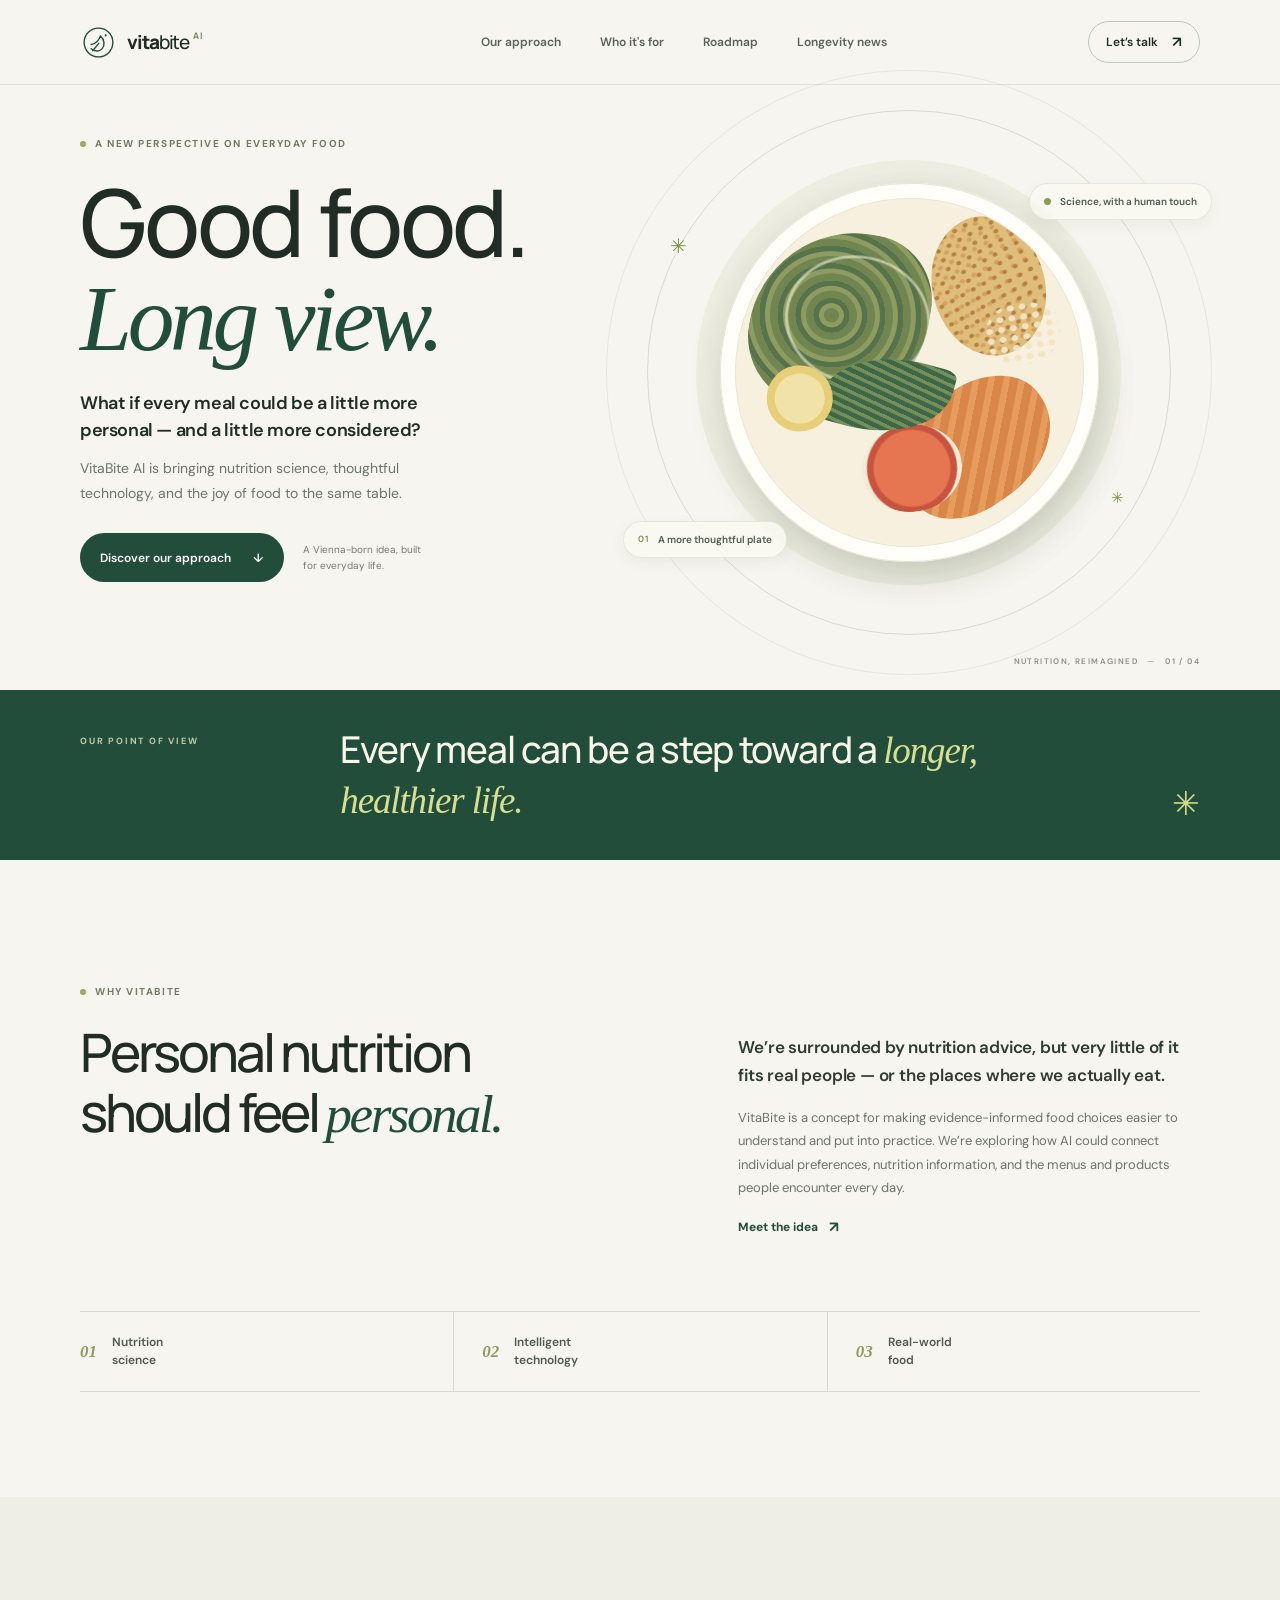
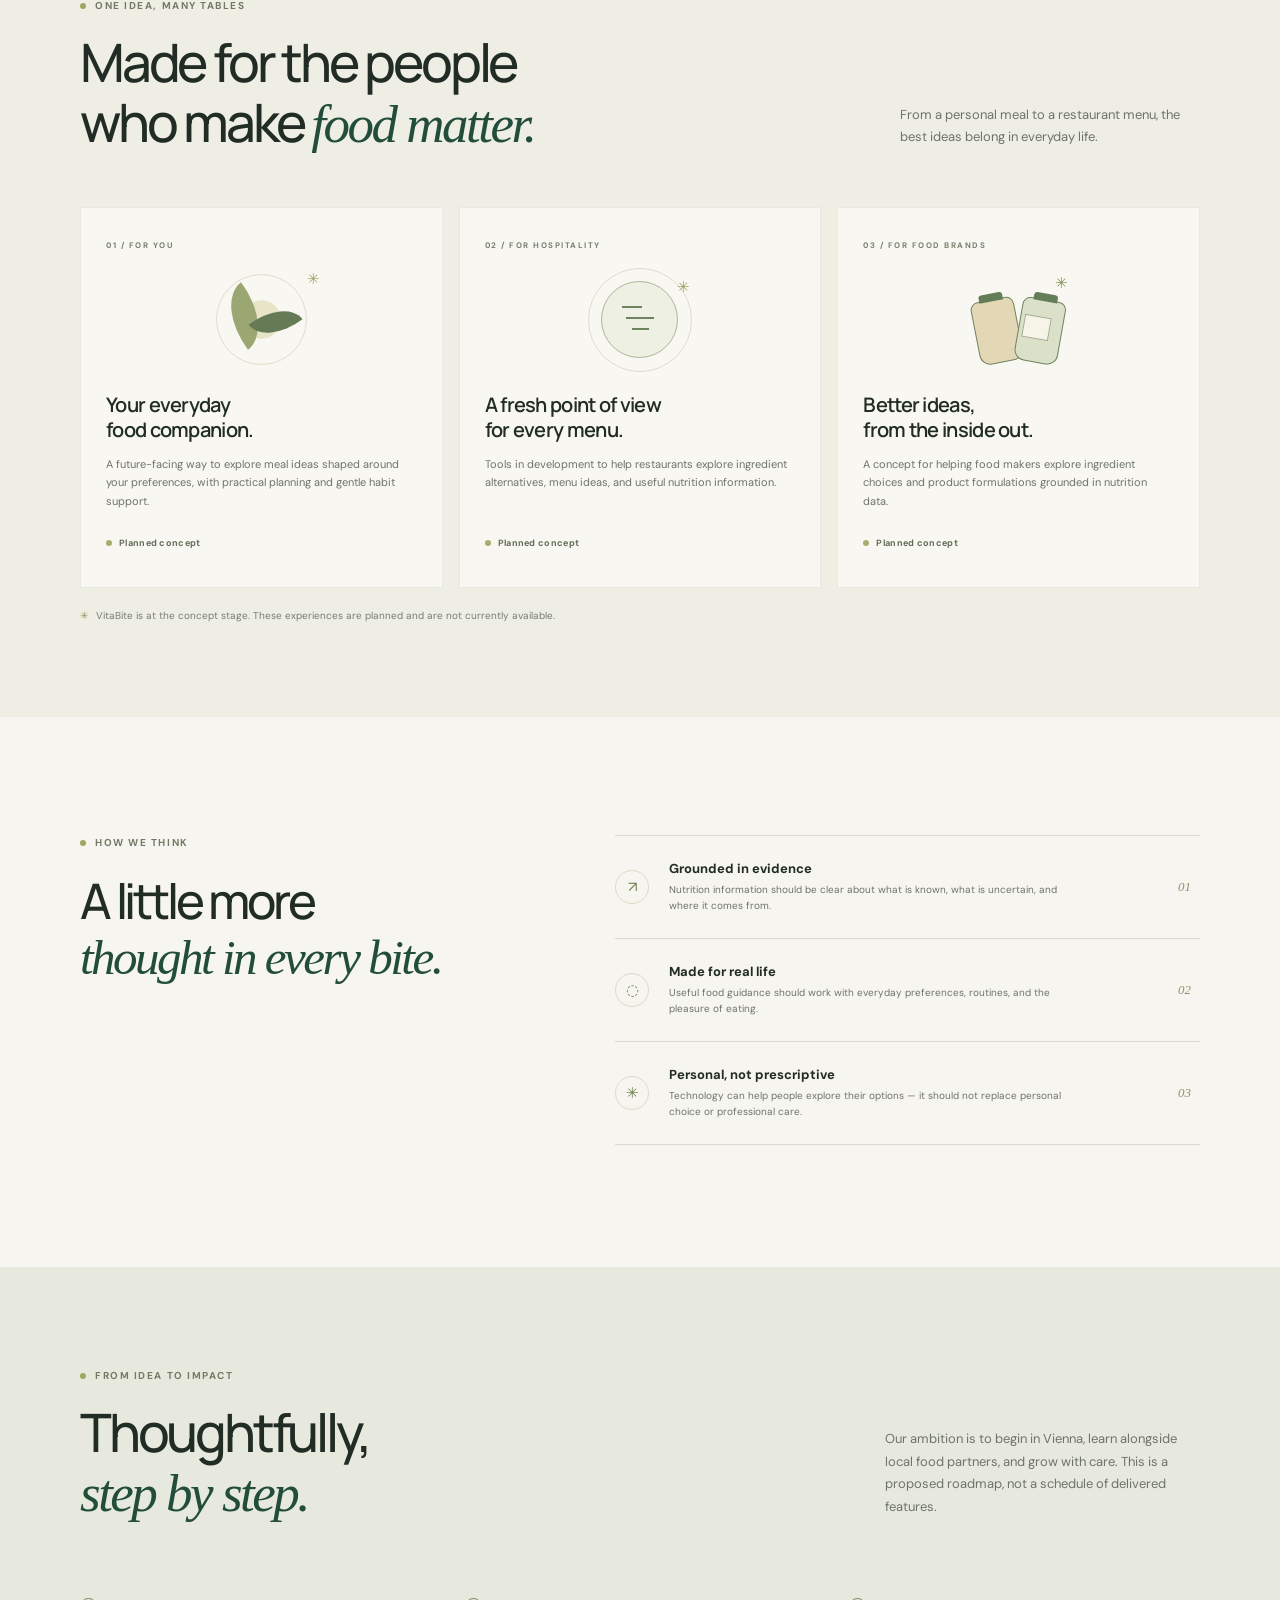
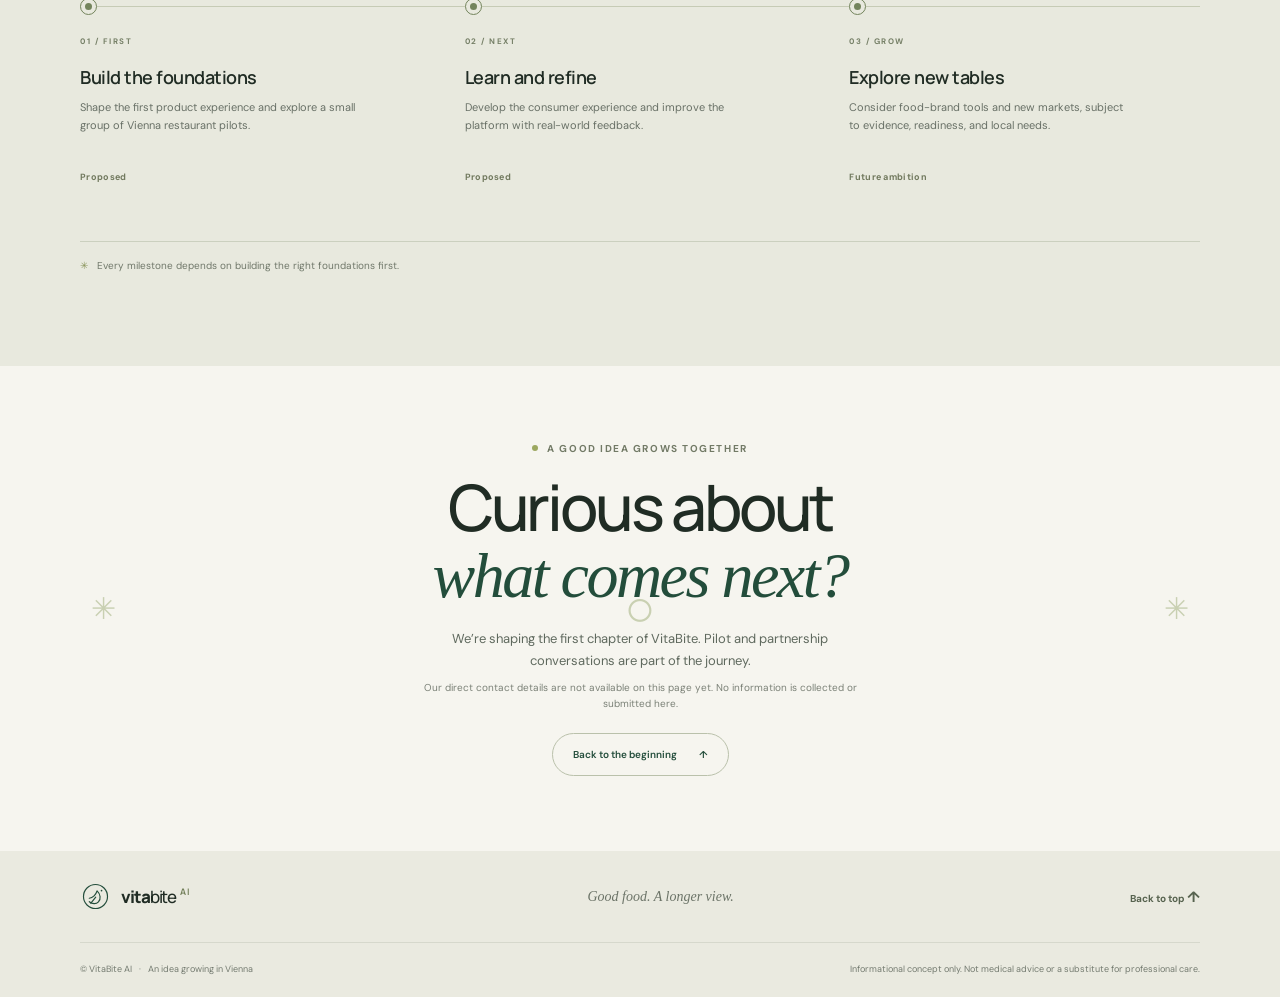
==== commit 80e1d658: "Add longevity news collector and public preview Implement source policy, validated metadata collecti" ====
--- a/public/index.html
+++ b/public/index.html
@@ -30,6 +30,7 @@
           <a href="#approach">Our approach</a>
           <a href="#for">Who it's for</a>
           <a href="#roadmap">Roadmap</a>
+          <a href="./news/">Longevity news</a>
         </nav>
         <a class="header-cta" href="#contact">Let’s talk <span aria-hidden="true">↗</span></a>
       </div>
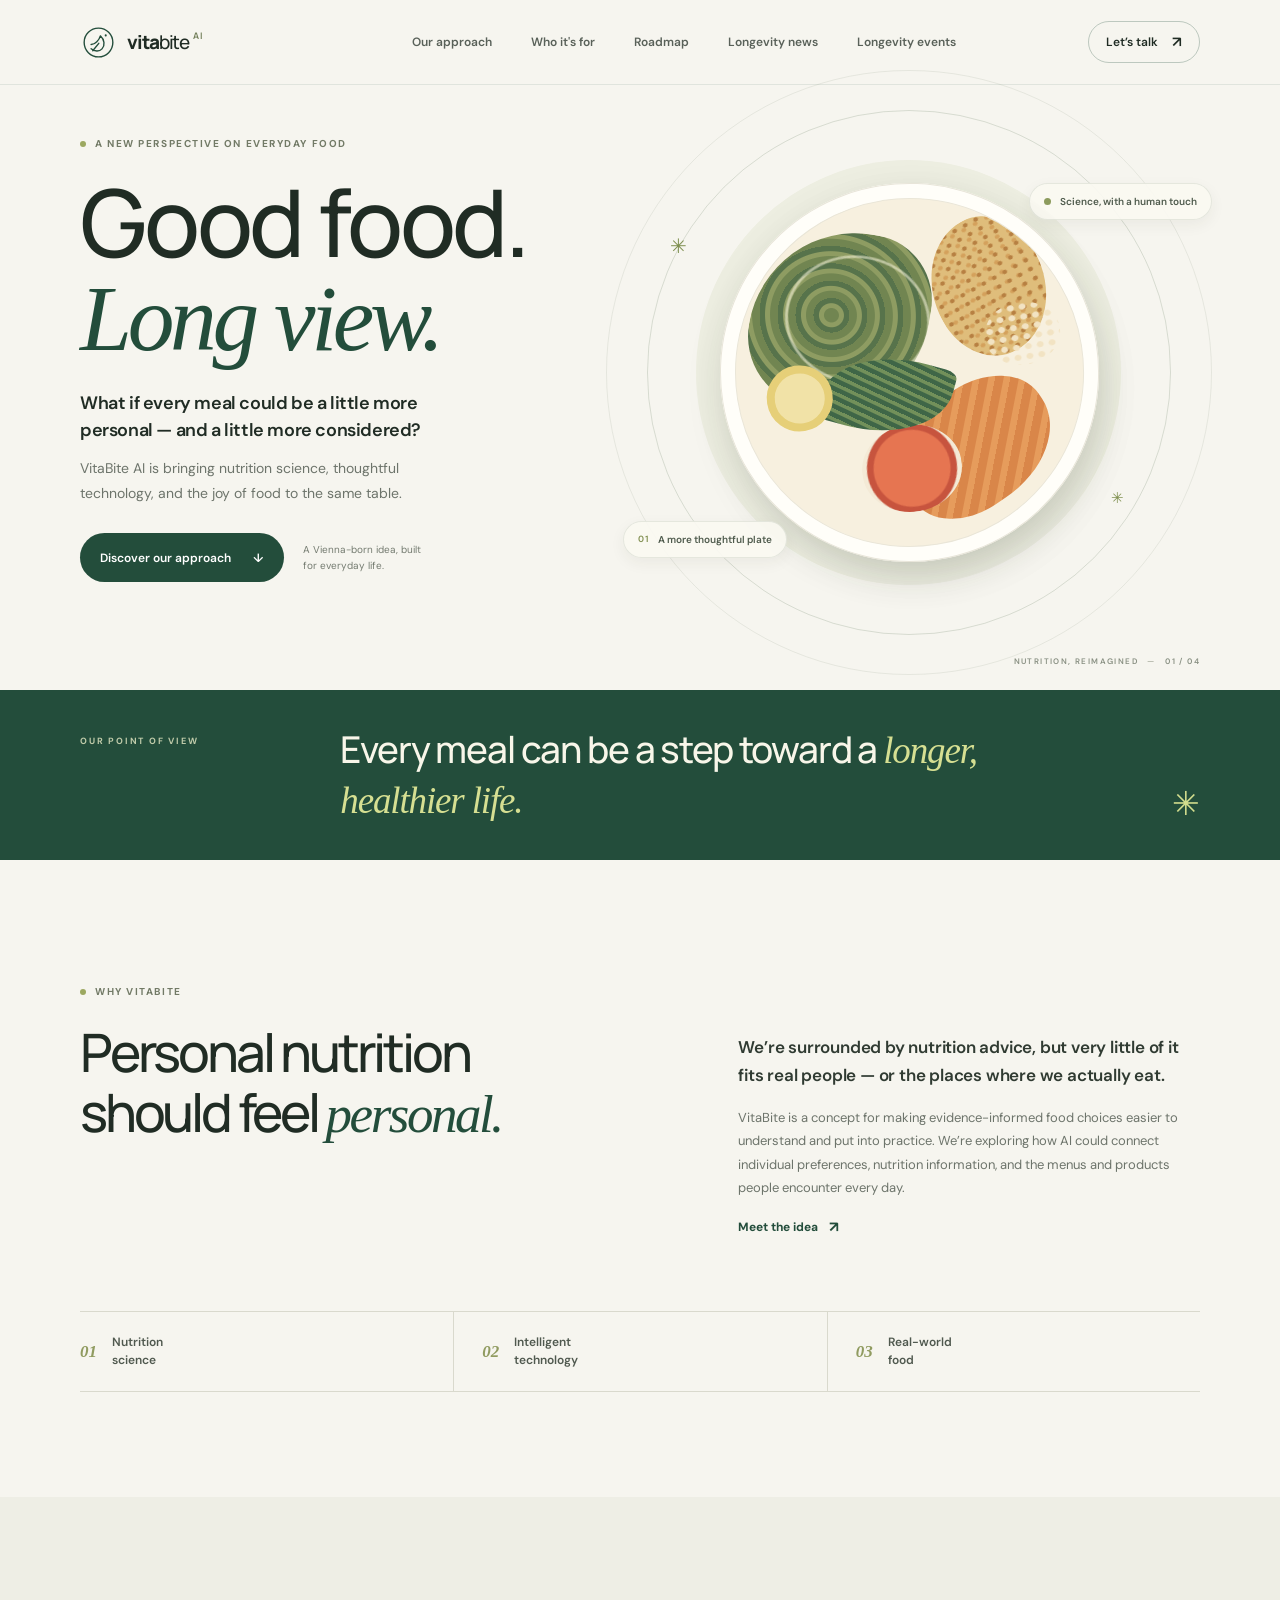
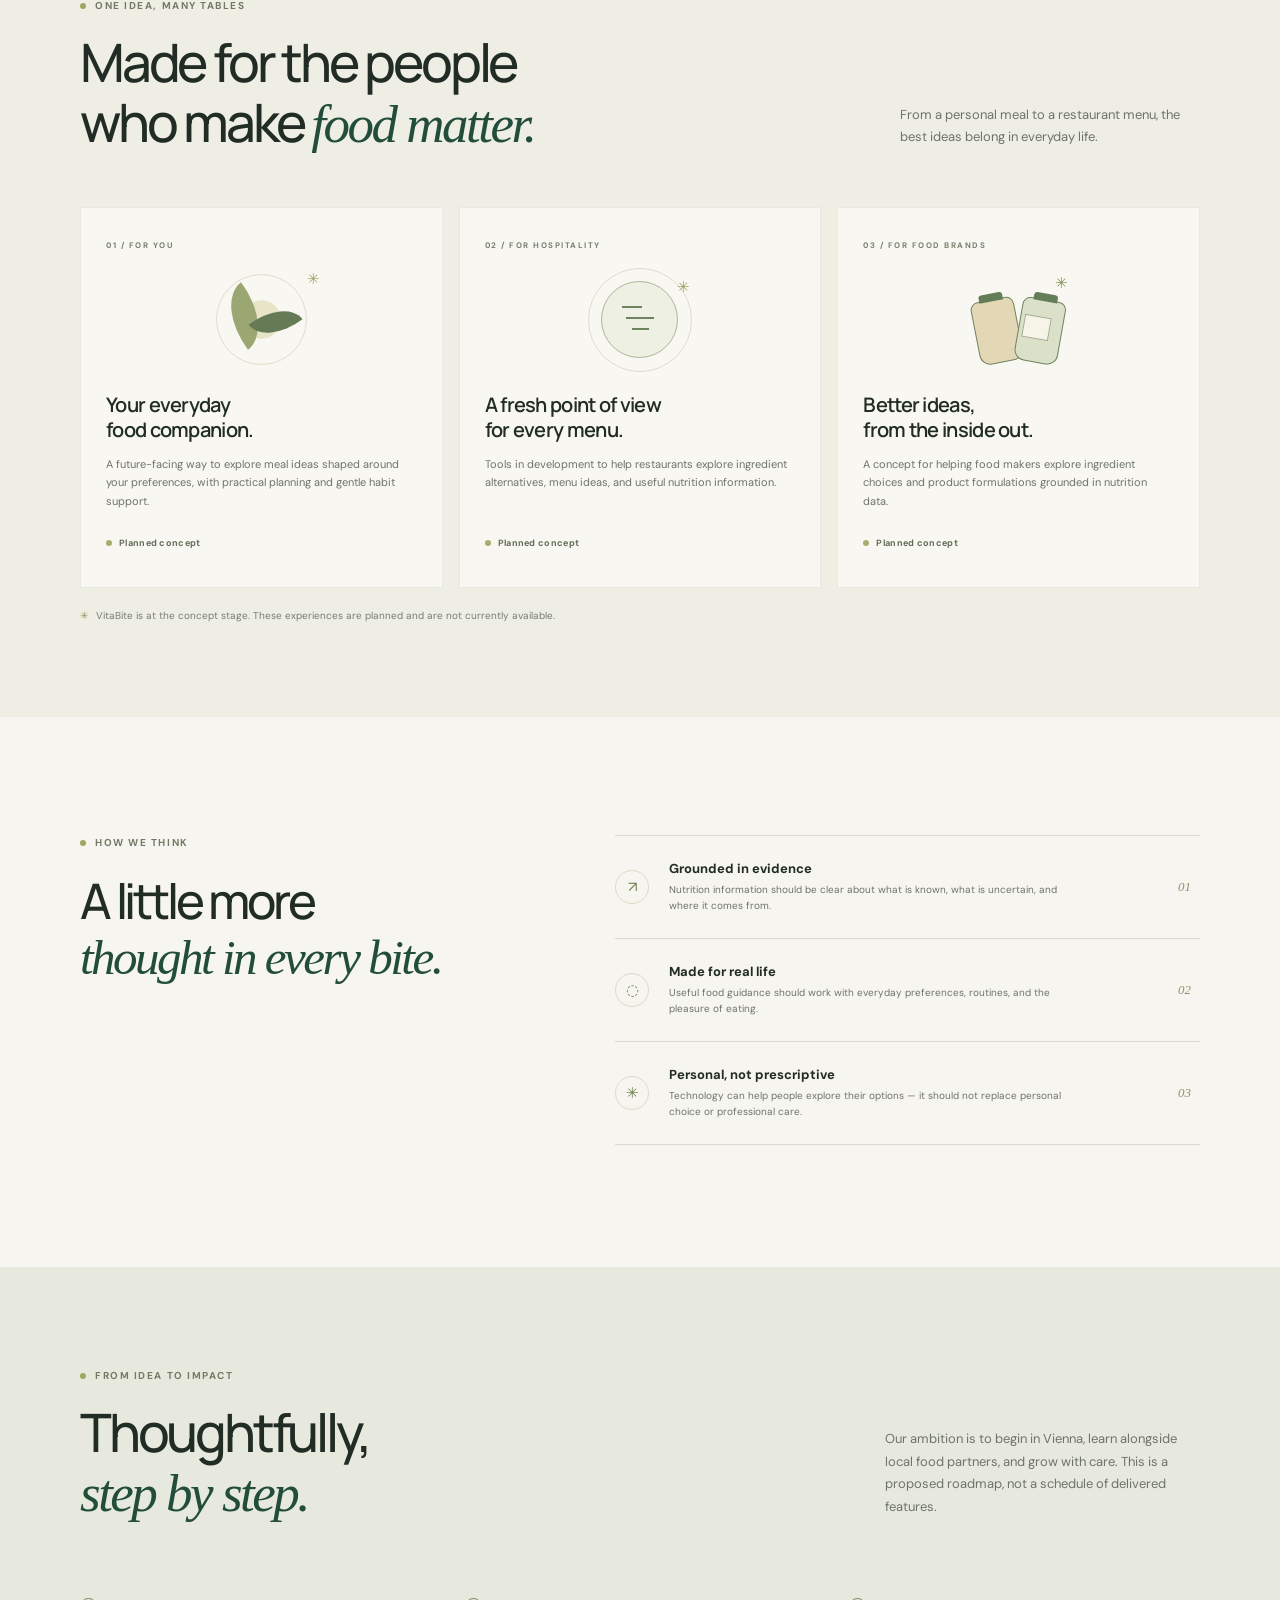
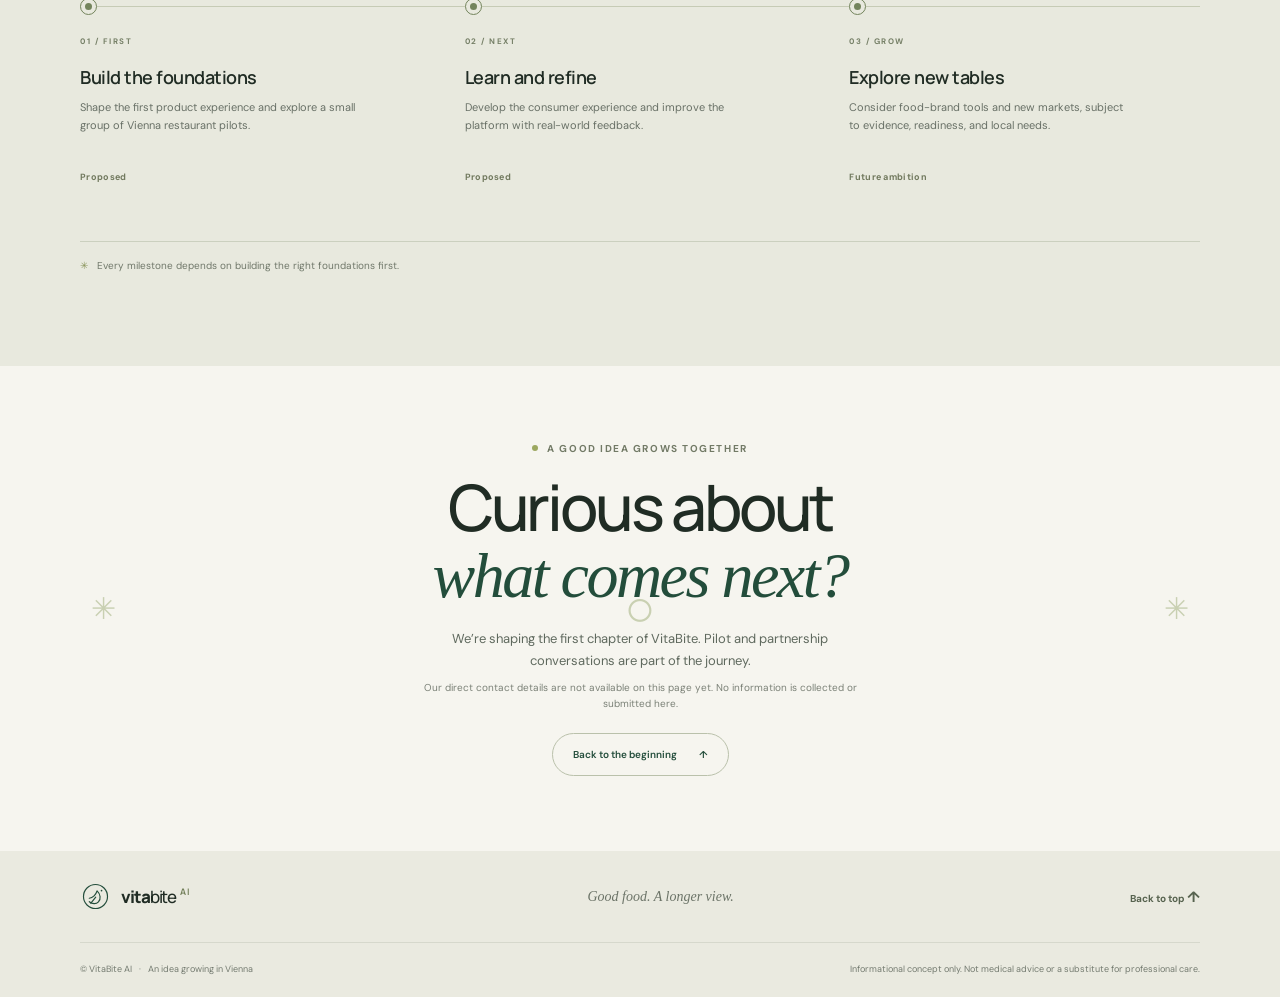
==== commit f1c807c6: "Add longevity events collector, summarizer, and /events/ subpage" ====
--- a/public/index.html
+++ b/public/index.html
@@ -31,6 +31,7 @@
           <a href="#for">Who it's for</a>
           <a href="#roadmap">Roadmap</a>
           <a href="./news/">Longevity news</a>
+          <a href="./events/">Longevity events</a>
         </nav>
         <a class="header-cta" href="#contact">Let’s talk <span aria-hidden="true">↗</span></a>
       </div>
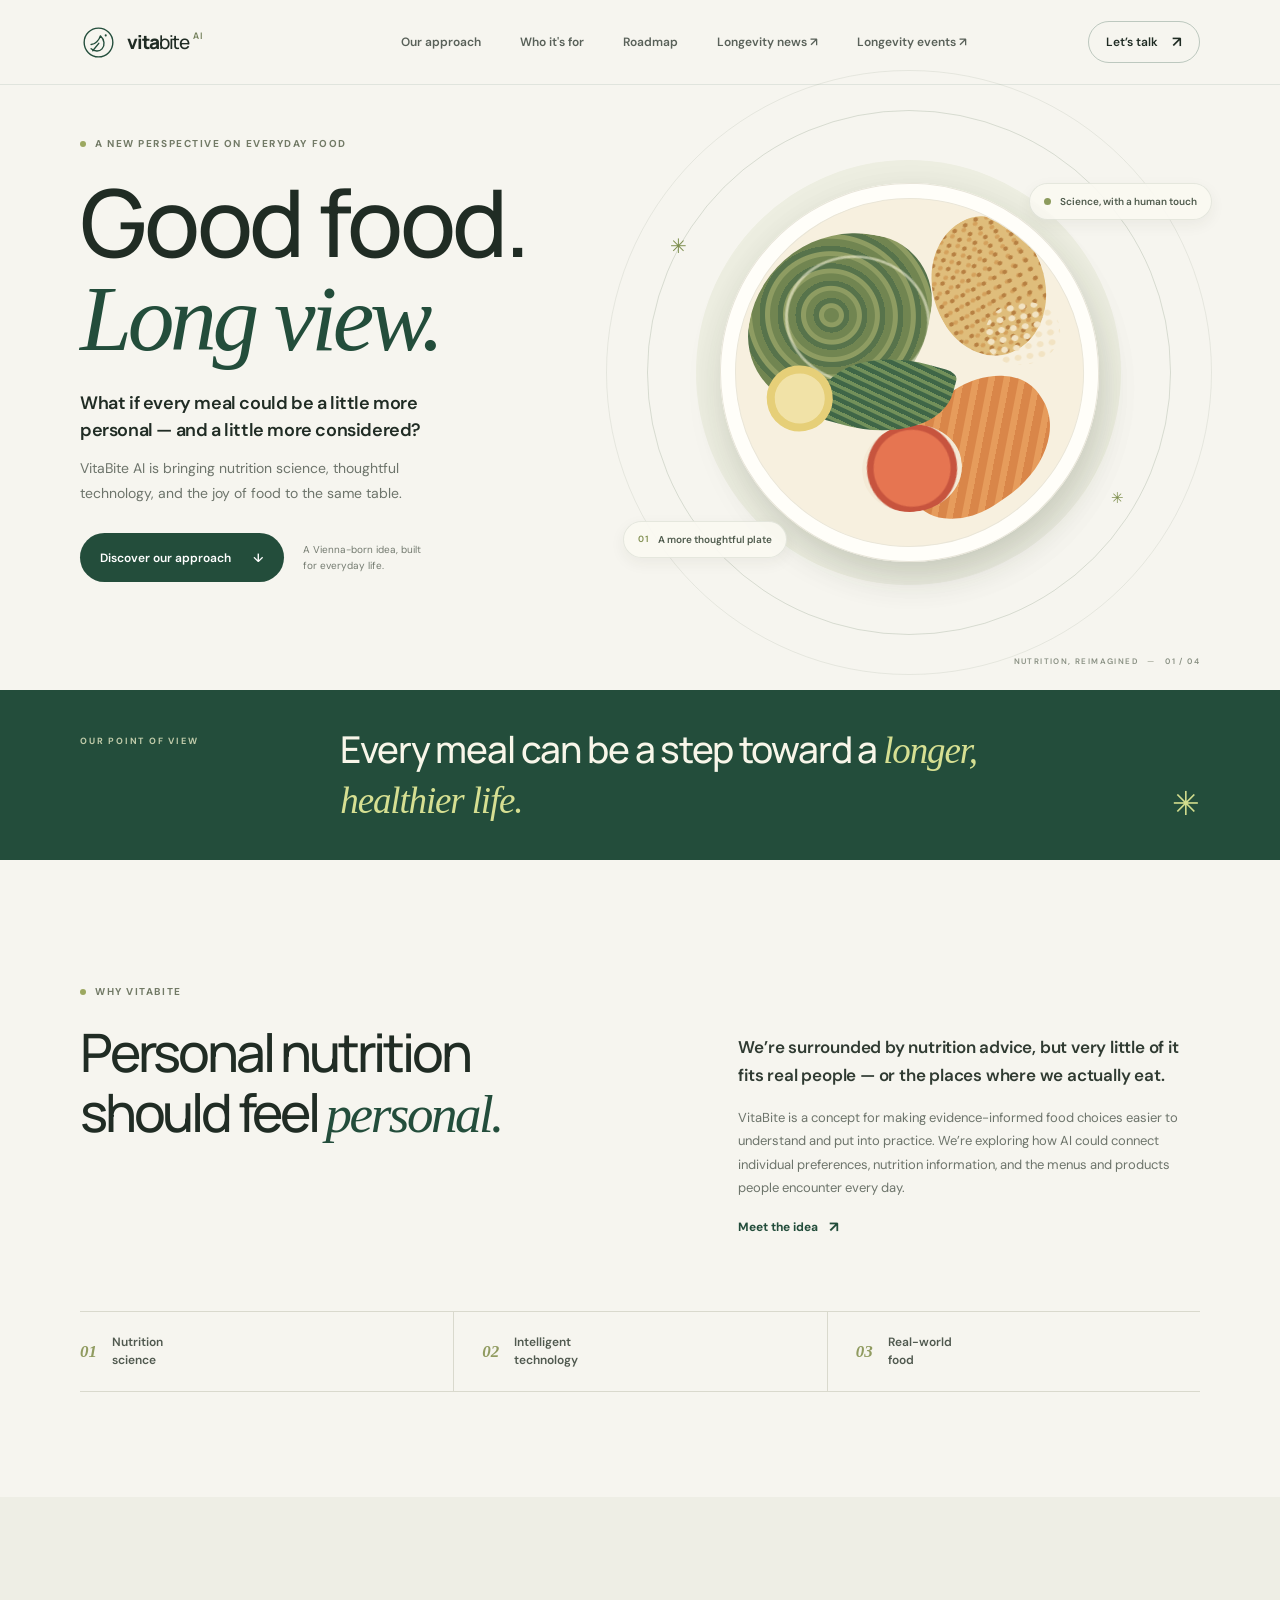
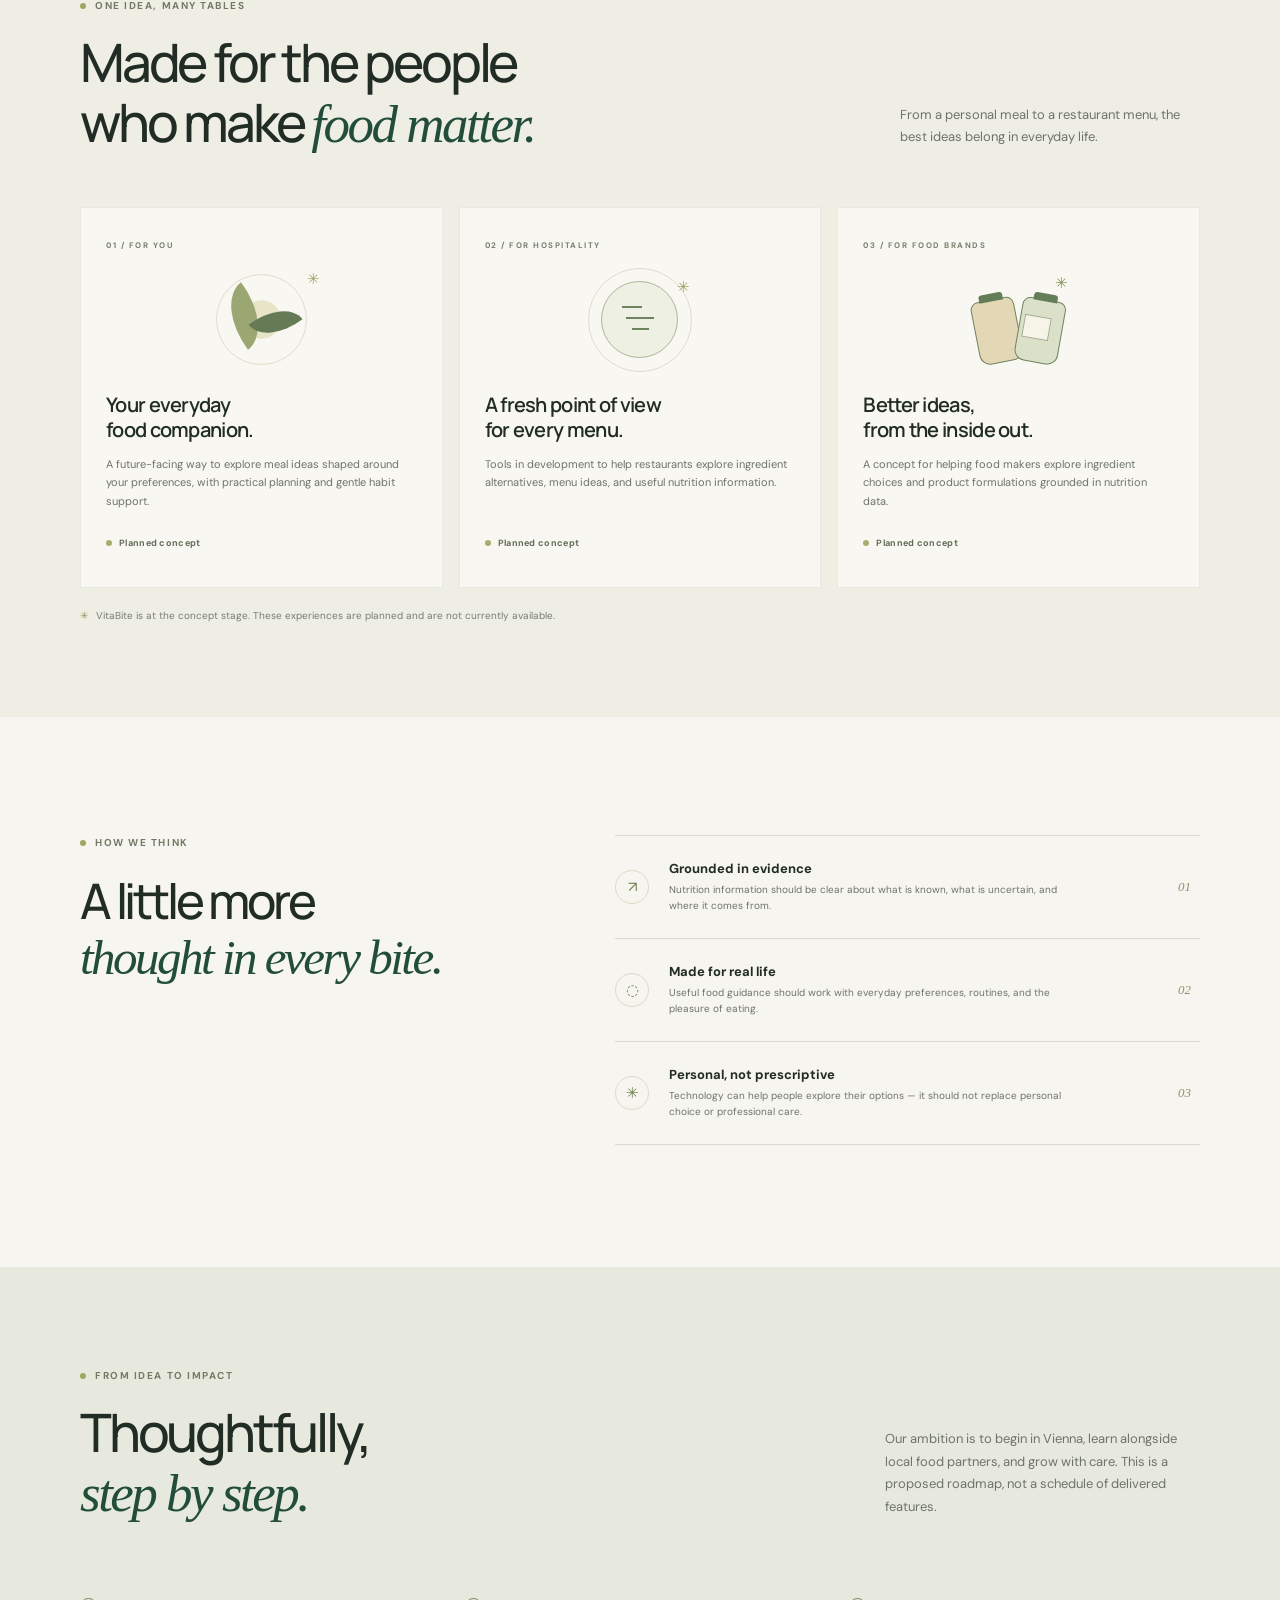
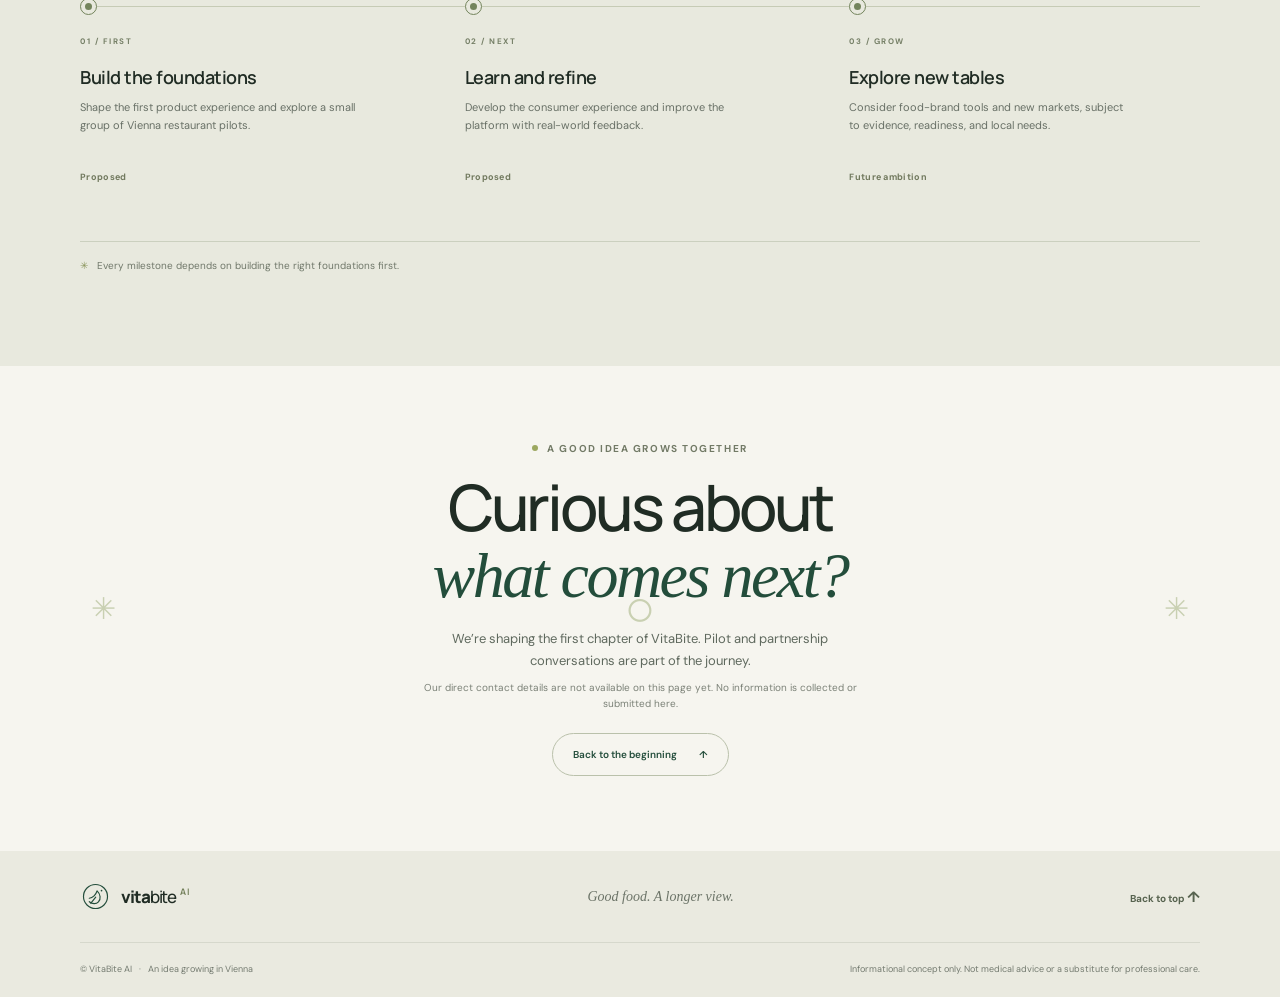
==== commit 81ae52fd: "Move longevity news and events into dedicated longevity-hub repository" ====
--- a/public/index.html
+++ b/public/index.html
@@ -30,8 +30,8 @@
           <a href="#approach">Our approach</a>
           <a href="#for">Who it's for</a>
           <a href="#roadmap">Roadmap</a>
-          <a href="./news/">Longevity news</a>
-          <a href="./events/">Longevity events</a>
+          <a href="https://knightkalman.github.io/longevity-hub/news/" target="_blank" rel="noopener noreferrer">Longevity news ↗</a>
+          <a href="https://knightkalman.github.io/longevity-hub/events/" target="_blank" rel="noopener noreferrer">Longevity events ↗</a>
         </nav>
         <a class="header-cta" href="#contact">Let’s talk <span aria-hidden="true">↗</span></a>
       </div>
